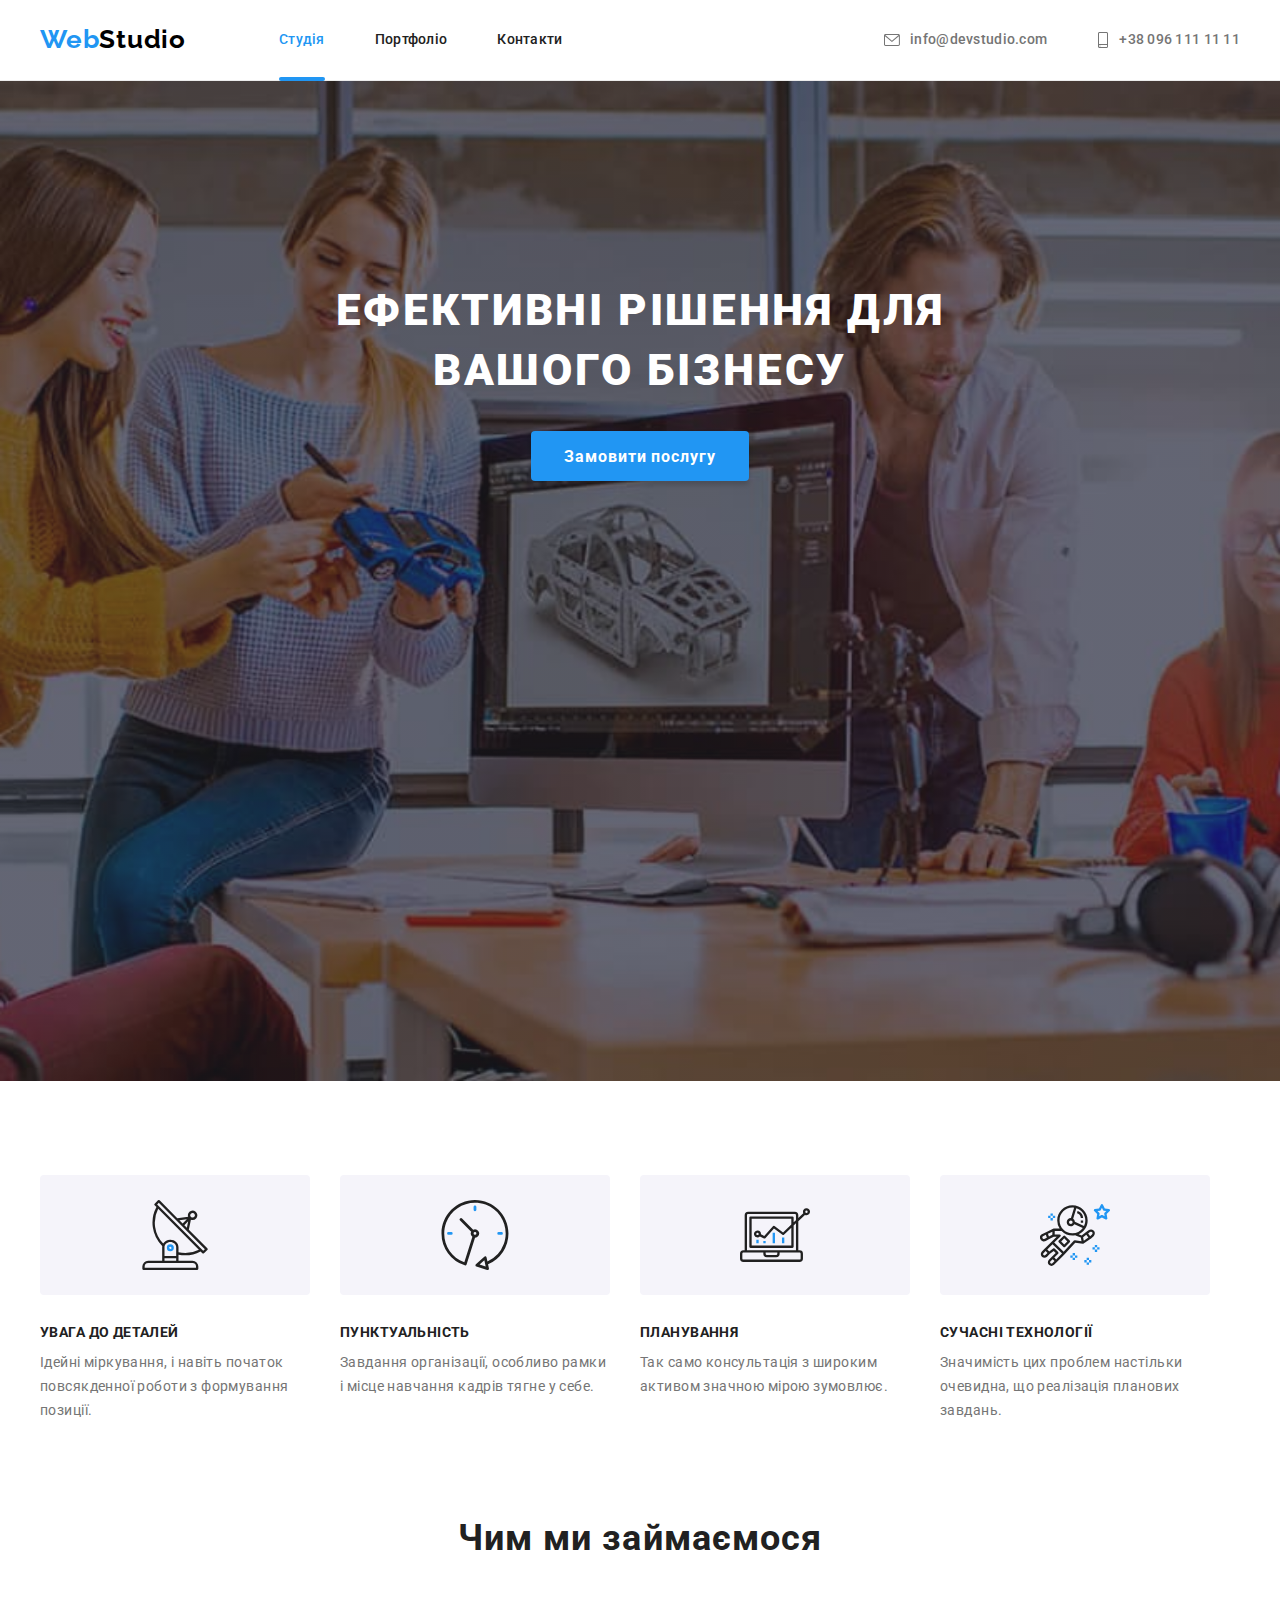
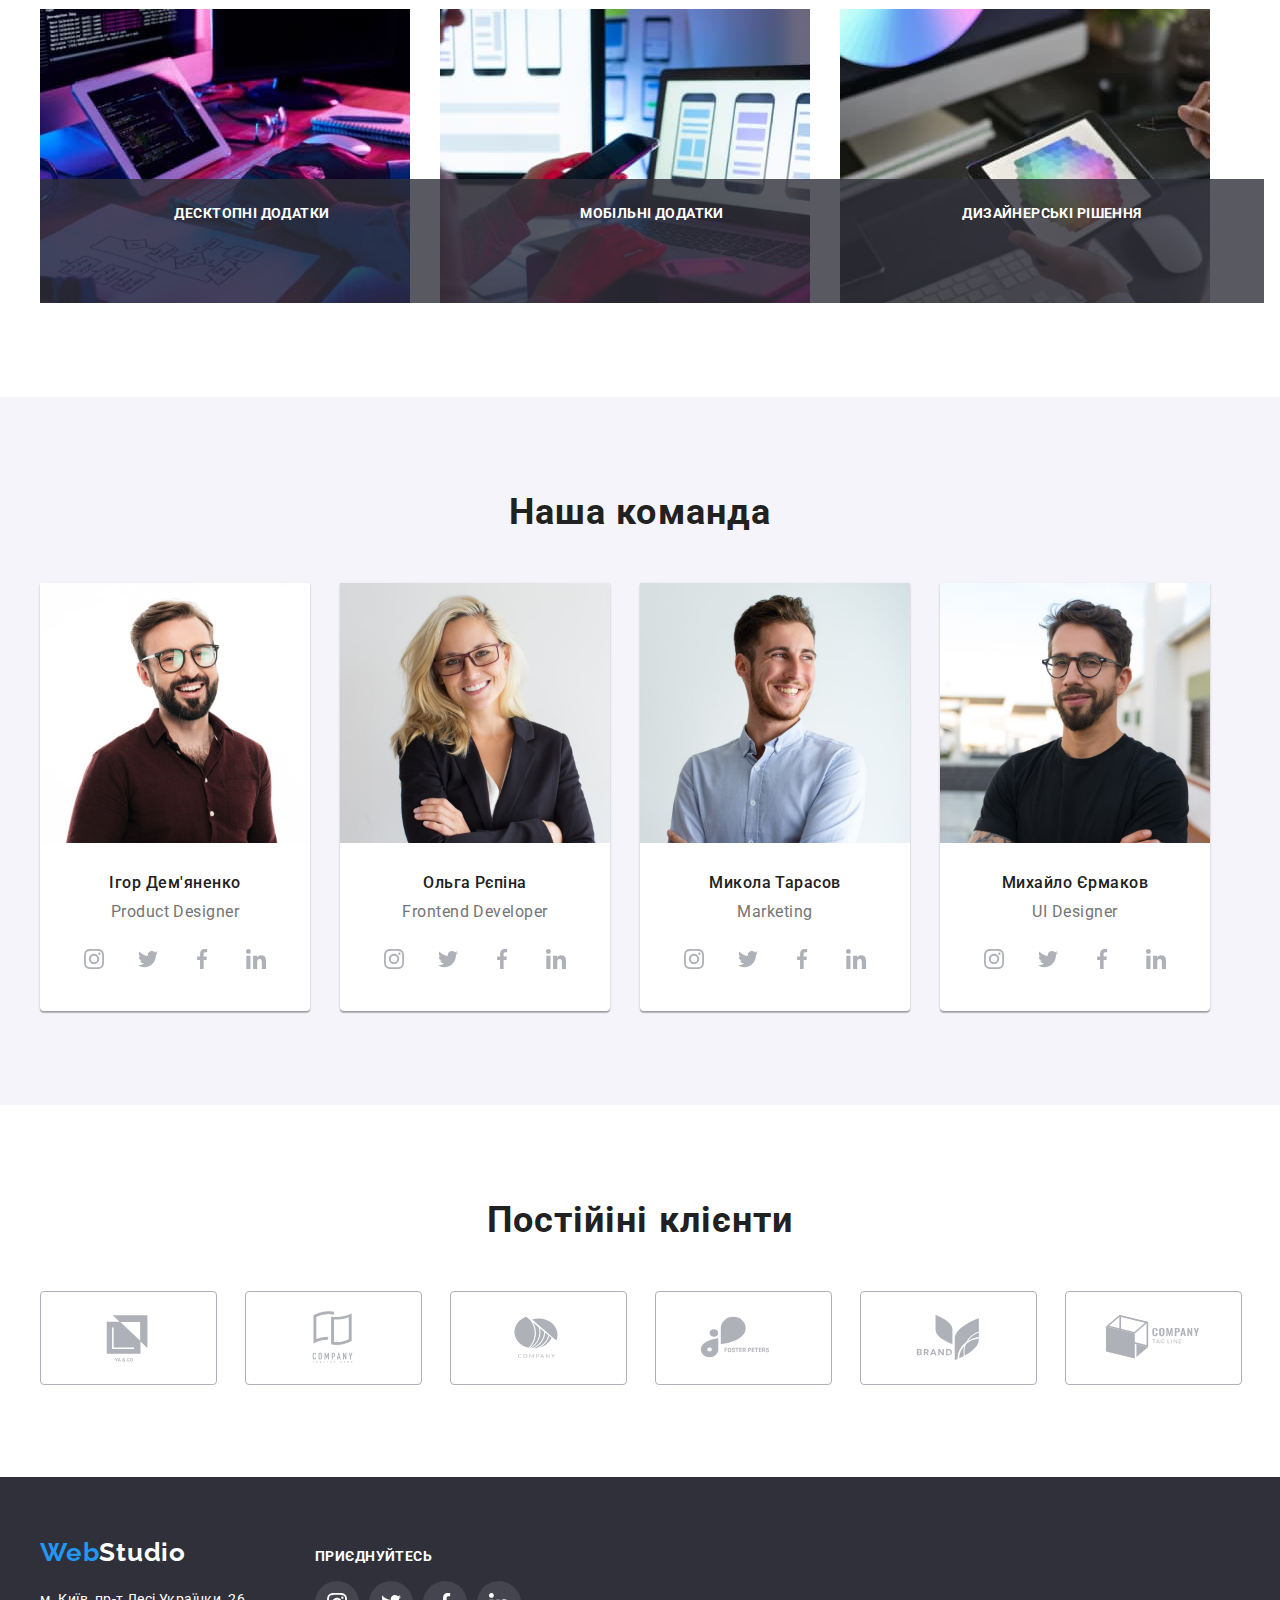
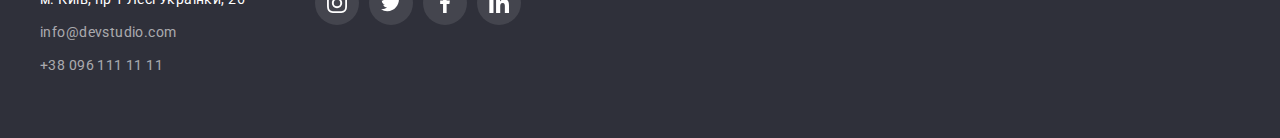
==== index.html @ 50d82b7f "hw6 modal-window almost done" ====
<!DOCTYPE html>
<html lang="uk">
  <head>
    <meta charset="UTF-8" />
    <meta http-equiv="X-UA-Compatible" content="IE=edge" />
    <meta name="viewport" content="width=device-width, initial-scale=1.0" />
    <title>Web</title>
    <link rel="preconnect" href="https://fonts.googleapis.com" />
    <link rel="preconnect" href="https://fonts.gstatic.com" crossorigin />
    <link
      href="https://fonts.googleapis.com/css2?family=Raleway:wght@700&family=Roboto:wght@400;500;700;900&display=swap"
      rel="stylesheet"
    />
    <link
      rel="stylesheet"
      href="https://cdnjs.cloudflare.com/ajax/libs/modern-normalize/1.1.0/modern-normalize.min.css"
      integrity="sha512-wpPYUAdjBVSE4KJnH1VR1HeZfpl1ub8YT/NKx4PuQ5NmX2tKuGu6U/JRp5y+Y8XG2tV+wKQpNHVUX03MfMFn9Q=="
      crossorigin="anonymous"
      referrerpolicy="no-referrer"
    />
    <link rel="stylesheet" href="./css/styles.css" />
  </head>

  <body>
    <header class="header">
      <div class="container header-container">
        <nav class="header-navigation">
          <a class="header-logo link" lang="en" href="./index.html"
            >Web<span class="accent-header">Studio</span></a
          >
          <ul class="header-list">
            <li class="header-item">
              <a class="header-link link current" href="./index.html">Студія</a>
            </li>
            <li class="header-item">
              <a class="header-link link" href="./portfolio.html">Портфоліо</a>
            </li>
            <li class="header-item">
              <a class="header-link link" href="#">Контакти</a>
            </li>
          </ul>
        </nav>
        <ul class="header-contacts">
          <li>
            <a class="header-mail link" href="mailto:info@devstudio.com">
              <svg class="envelop" width="16" height="12">
                <use href="./img/symbol-defs.svg#icon-envelope"></use>
              </svg>
              info@devstudio.com</a
            >
          </li>
          <li>
            <a class="header-tel link" href="tel:+380961111111">
              <svg class="smartphone" width="12" height="16">
                <use href="./img/symbol-defs.svg#icon-smartphone"></use></svg
              >+38 096 111 11 11</a
            >
          </li>
        </ul>
      </div>
    </header>
    <main>
      <section class="section hero">
        <div class="container">
          <h1 class="hero-title">Ефективні рішення для вашого бізнесу</h1>
          <button class="hero-bt" type="button" data-modal-open>
            Замовити послугу
          </button>
        </div>
      </section>
      <section class="benefits section">
        <div class="container">
          <h2 class="visually-hidden">Наші переваги</h2>
          <ul class="benefits-list">
            <li class="benefits-item">
              <div class="graphics">
                <svg class="benefits-icon" width="70" height="70">
                  <use href="./img/symbol-defs.svg#icon-antenna"></use>
                </svg>
              </div>
              <h3 class="benefits-title">Увага до деталей</h3>
              <p class="benefits-text">
                Ідейні міркування, і навіть початок повсякденної роботи з
                формування позиції.
              </p>
            </li>
            <li class="benefits-item">
              <div class="graphics">
                <svg class="benefits-icon" width="70" height="70">
                  <use href="./img/symbol-defs.svg#icon-clock"></use>
                </svg>
              </div>
              <h3 class="benefits-title">Пунктуальність</h3>
              <p class="benefits-text">
                Завдання організації, особливо рамки і місце навчання кадрів
                тягне у себе.
              </p>
            </li>
            <li class="benefits-item">
              <div class="graphics">
                <svg class="benefits-icon" width="70" height="70">
                  <use href="./img/symbol-defs.svg#icon-diagram"></use>
                </svg>
              </div>
              <h3 class="benefits-title">Планування</h3>
              <p class="benefits-text">
                Так само консультація з широким активом значною мірою зумовлює.
              </p>
            </li>
            <li class="benefits-item">
              <div class="graphics">
                <svg class="benefits-icon" width="70" height="70">
                  <use href="./img/symbol-defs.svg#icon-astronaut"></use>
                </svg>
              </div>
              <h3 class="benefits-title">Сучасні технології</h3>
              <p class="benefits-text">
                Значимість цих проблем настільки очевидна, що реалізація
                планових завдань.
              </p>
            </li>
          </ul>
        </div>
      </section>
      <section class="work section">
        <div class="container">
          <h2 class="section-title">Чим ми займаємося</h2>
          <ul class="work-list">
            <li class="work-item">
              <img
                src="./img/img1.jpg"
                alt="створення структури"
                width="370"
                height="294"
              />
              <h3 class="work-title">Десктопні додатки</h3>
            </li>
            <li class="work-item">
              <img
                src="img/img2.jpg"
                alt="робота з ноутбуком та телефоном"
                width="370"
                height="294"
              />
              <h3 class="work-title">Мобільні додатки</h3>
            </li>
            <li class="work-item">
              <img
                src="img/img3.jpg"
                alt="робота з планшетом"
                width="370"
                height="294"
              />
              <h3 class="work-title">Дизайнерські рішення</h3>
            </li>
          </ul>
        </div>
      </section>
      <section class="crew section">
        <div class="container">
          <h2 class="crew-title section-title">Наша команда</h2>
          <ul class="crew-list">
            <li class="crew-item">
              <img
                src="img/person1.jpg"
                alt="наші працівники"
                width="270"
                height="260"
              />
              <div class="crew-card">
                <h3 class="crew-member">Ігор Дем'яненко</h3>
                <p class="crew-position" lang="en">Product Designer</p>
                <ul class="social-list">
                  <li>
                    <a class="social-link" href="#">
                      <svg class="social-media" width="20" height="20">
                        <use href="./img/symbol-defs.svg#icon-instagram"></use>
                      </svg>
                    </a>
                  </li>
                  <li>
                    <a class="social-link" href="#">
                      <svg class="social-media" width="20" height="20">
                        <use href="./img/symbol-defs.svg#icon-twitter"></use>
                      </svg>
                    </a>
                  </li>
                  <li>
                    <a class="social-link" href="#">
                      <svg class="social-media" width="20" height="20">
                        <use href="./img/symbol-defs.svg#icon-facebook"></use>
                      </svg>
                    </a>
                  </li>
                  <li>
                    <a class="social-link" href="#">
                      <svg class="social-media" width="20" height="20">
                        <use href="./img/symbol-defs.svg#icon-linkedin"></use>
                      </svg>
                    </a>
                  </li>
                </ul>
              </div>
            </li>
            <li class="crew-item">
              <img
                src="img/person2.jpg"
                alt="наші працівники"
                width="270"
                height="260"
              />
              <div class="crew-card">
                <h3 class="crew-member">Ольга Рєпіна</h3>
                <p class="crew-position" lang="en">Frontend Developer</p>
                <ul class="social-list">
                  <li>
                    <a class="social-link" href="#">
                      <svg class="social-media" width="20" height="20">
                        <use href="./img/symbol-defs.svg#icon-instagram"></use>
                      </svg>
                    </a>
                  </li>
                  <li>
                    <a class="social-link" href="#">
                      <svg class="social-media" width="20" height="20">
                        <use href="./img/symbol-defs.svg#icon-twitter"></use>
                      </svg>
                    </a>
                  </li>
                  <li>
                    <a class="social-link" href="#">
                      <svg class="social-media" width="20" height="20">
                        <use href="./img/symbol-defs.svg#icon-facebook"></use>
                      </svg>
                    </a>
                  </li>
                  <li>
                    <a class="social-link" href="#">
                      <svg class="social-media" width="20" height="20">
                        <use href="./img/symbol-defs.svg#icon-linkedin"></use>
                      </svg>
                    </a>
                  </li>
                </ul>
              </div>
            </li>
            <li class="crew-item">
              <img
                src="img/person3.jpg"
                alt="наші працівники"
                width="270"
                height="260"
              />
              <div class="crew-card">
                <h3 class="crew-member">Микола Тарасов</h3>
                <p class="crew-position" lang="en">Marketing</p>
                <ul class="social-list">
                  <li>
                    <a class="social-link" href="#">
                      <svg class="social-media" width="20" height="20">
                        <use href="./img/symbol-defs.svg#icon-instagram"></use>
                      </svg>
                    </a>
                  </li>
                  <li>
                    <a class="social-link" href="#">
                      <svg class="social-media" width="20" height="20">
                        <use href="./img/symbol-defs.svg#icon-twitter"></use>
                      </svg>
                    </a>
                  </li>
                  <li>
                    <a class="social-link" href="#">
                      <svg class="social-media" width="20" height="20">
                        <use href="./img/symbol-defs.svg#icon-facebook"></use>
                      </svg>
                    </a>
                  </li>
                  <li>
                    <a class="social-link" href="#">
                      <svg class="social-media" width="20" height="20">
                        <use href="./img/symbol-defs.svg#icon-linkedin"></use>
                      </svg>
                    </a>
                  </li>
                </ul>
              </div>
            </li>
            <li class="crew-item">
              <img
                src="img/person4.jpg"
                alt="наші працівники"
                width="270"
                height="260"
              />
              <div class="crew-card">
                <h3 class="crew-member">Михайло Єрмаков</h3>
                <p class="crew-position" lang="en">UI Designer</p>
                <ul class="social-list">
                  <li>
                    <a class="social-link" href="#">
                      <svg class="social-media" width="20" height="20">
                        <use href="./img/symbol-defs.svg#icon-instagram"></use>
                      </svg>
                    </a>
                  </li>
                  <li>
                    <a class="social-link" href="#">
                      <svg class="social-media" width="20" height="20">
                        <use href="./img/symbol-defs.svg#icon-twitter"></use>
                      </svg>
                    </a>
                  </li>
                  <li>
                    <a class="social-link" href="#">
                      <svg class="social-media" width="20" height="20">
                        <use href="./img/symbol-defs.svg#icon-facebook"></use>
                      </svg>
                    </a>
                  </li>
                  <li>
                    <a class="social-link" href="#">
                      <svg class="social-media" width="20" height="20">
                        <use href="./img/symbol-defs.svg#icon-linkedin"></use>
                      </svg>
                    </a>
                  </li>
                </ul>
              </div>
            </li>
          </ul>
        </div>
      </section>
      <section class="clients section">
        <div class="container">
          <h2 class="clients-title section-title">Постійіні клієнти</h2>
          <ul class="clients-list">
            <li class="clients-item">
              <a class="clients-link" href="#">
                <svg class="clients-logo" width="106" height="60">
                  <use href="./img/symbol-defs.svg#icon-logo-1"></use>
                </svg>
              </a>
            </li>
            <li class="clients-item">
              <a class="clients-link" href="#">
                <svg class="clients-logo" width="106" height="60">
                  <use href="./img/symbol-defs.svg#icon-logo-2"></use>
                </svg>
              </a>
            </li>
            <li class="clients-item">
              <a class="clients-link" href="#">
                <svg class="clients-logo" width="106" height="60">
                  <use href="./img/symbol-defs.svg#icon-logo-3"></use>
                </svg>
              </a>
            </li>
            <li class="clients-item">
              <a class="clients-link" href="#">
                <svg class="clients-logo" width="106" height="60">
                  <use href="./img/symbol-defs.svg#icon-logo-4"></use>
                </svg>
              </a>
            </li>
            <li class="clients-item">
              <a class="clients-link" href="#">
                <svg class="clients-logo" width="106" height="60">
                  <use href="./img/symbol-defs.svg#icon-logo-5"></use>
                </svg>
              </a>
            </li>
            <li class="clients-item">
              <a class="clients-link" href="#">
                <svg class="clients-logo" width="106" height="60">
                  <use href="./img/symbol-defs.svg#icon-logo-6"></use>
                </svg>
              </a>
            </li>
          </ul>
        </div>
      </section>
    </main>
    <footer class="footer">
      <div class="container footer-container">
        <div class="main-part">
          <a class="footer-logo link" lang="en" href="./index.html"
            >Web<span class="accent-footer">Studio</span></a
          >
          <address class="address">
            <ul>
              <li class="footer-item">
                <a
                  class="footer-location place link"
                  href="https://goo.gl/maps/qjkYtsCH6BRkbTAi8"
                  target="_blank"
                  rel="noopener noreferrer nofollow"
                  >м. Київ, пр-т Лесі Українки, 26</a
                >
              </li>
              <li class="footer-item">
                <a class="footer-mail link" href="mailto:info@devstudio.com"
                  >info@devstudio.com</a
                >
              </li>
              <li class="footer-item">
                <a class="footer-tel link" href="tel:+380961111111"
                  >+38 096 111 11 11</a
                >
              </li>
            </ul>
          </address>
        </div>
        <div class="footer-social">
          <p class="social-text">приєднуйтесь</p>
          <ul class="social-list">
            <li>
              <a class="social-link socials" href="#">
                <svg class="social-media" width="20" height="20">
                  <use href="./img/symbol-defs.svg#icon-instagram"></use>
                </svg>
              </a>
            </li>
            <li>
              <a class="social-link socials" href="#">
                <svg class="social-media" width="20" height="20">
                  <use href="./img/symbol-defs.svg#icon-twitter"></use>
                </svg>
              </a>
            </li>
            <li>
              <a class="social-link socials" href="#">
                <svg class="social-media" width="20" height="20">
                  <use href="./img/symbol-defs.svg#icon-facebook"></use>
                </svg>
              </a>
            </li>
            <li>
              <a class="social-link socials" href="#">
                <svg class="social-media" width="20" height="20">
                  <use href="./img/symbol-defs.svg#icon-linkedin"></use>
                </svg>
              </a>
            </li>
          </ul>
        </div>
      </div>
    </footer>
    <div class="backdrop is-hidden" data-modal>
      <div class="modal">
        <button data-modal-close type="button" class="modal-bt">
          <svg class="modal-close" width="18" height="18">
            <use href="./img/symbol-defs.svg#icon-close"></use>
          </svg>
        </button>
        <b class="form-title">Залиште свої дані, ми вам передзвонимо</b>
        <form>
          
          <div class="form-field">
            <label class="form-label" for="name">Ім'я</label>
            <input class="form-input" type="text" name="name" id="name"/>
            <svg class="modal-input-icon" width="18" height="18">
              <use href="./img/symbol-defs.svg#icon-person-modal"></use>
            </svg>
          </div>
        
          <div class="form-field">
            <label class="form-label" for="tel">Телефон</label>
            <input class="form-input" type="tel" name="tel" id="tel" required/>
            <svg class="modal-input-icon" width="18" height="18">
              <use href="./img/symbol-defs.svg#icon-phone-modal"></use>
            </svg>
          </div>
        
          <div class="form-field">
            <label class="form-label" for="mail">Пошта</label>
            <input class="form-input" type="email" name="mail" id="mail" required/>
            <svg class="modal-input-icon" width="18" height="18">
              <use href="./img/symbol-defs.svg#icon-email-modal"></use>
            </svg>
          </div>
        
          <div class="form-field">
            <label class="form-label"
           for="coment">Коментар</label>
             <textarea class="form-coment" name="coment" id="coment" placeholder="Введіть текст"></textarea>
          </div>
          
          <div class="form-field">
          <input type="checkbox" name="confirm" value="confirm" id="confirm">
          <label for="confirm">Погоджуюся з розсилкою та приймаю Умови договору</label>
          </div>
          
          <button class="hero-bt-modal" type="submit">Відправити</button>
        </form>
      </div>
    </div>
    <script src="./js/modal.js"></script>
  </body>
</html>
---- css/styles.css ----
/* html{box-sizing: border-box;}
*,*::before,*::after{box-sizing: inherit;} */
:root {
  --primary-text-color: #757575;
  --accent-color: #2196f3;
  --primary-bkg-color: #ffffff;
  --primary-bkg-bt-color: #f5f4fa;
  --primary-title-color: #212121;
  --bkg-footer-color: #2f303a;
  --primary-logo-color: #afb1b8;
  --transition-duration: 250ms;
  --transition-cub: cubic-bezier(0.4, 0, 0.2, 1);
}

p,
h1,
h2,
h3,
h4,
h5,
h6 {
  margin: 0;
}

ul {
  margin: 0;
  padding-left: 0;
}

button {
  cursor: pointer;
  border: 1px solid transparent;
}

address {
  font-style: normal;
}

img {
  display: block;
  max-width: 100%;
  height: auto;
}

body {
  font-family: "roboto", sans-serif;
  color: #757575;
  margin: 0;
}

ul {
  list-style: none;
}
.link {
  text-decoration: none;
}
.section {
  padding-top: 94px;
  padding-bottom: 94px;
}

.container {
  width: 1200px;
  padding-left: 15px;
  padding-right: 15px;
  margin: 0 auto;
}

/* .section{padding-top: 94px;
padding-bottom: 94px;} */
/* h1,h2,h3,h4,h5,h6[color:var(#212121);] */
/* ------------HEADER------------ */

.header {
  background-color: var(--primary-bkg-color);
  border-bottom: 1px solid #ececec;
}

.container.header-container {
  display: flex;
}
.header-navigation {
  display: flex;
}

.header-logo,
.footer-logo {
  font-family: "Raleway", sans-serif;
  font-style: normal;
  font-weight: 700;
  font-size: 26px;
  line-height: 1.19;
  letter-spacing: 0.03em;
  color: var(--accent-color);
}
.header-logo {
  display: inline-block;
  padding-top: 24px;
  padding-bottom: 25px;
  margin-right: 93px;
}
.accent-header {
  color: #000000;
}
.header-link,
.header-mail,
.header-tel {
  padding-top: 32px;
  padding-bottom: 32px;
  display: block;
  transition: color var(--transition-duration) var(--transition-cub);
 }

.header-list,
.header-contacts {
  display: flex;
  gap: 50px;
}
.header-contacts {
  margin-left: auto;
}

.header-link:hover,
.header-link:focus {
  color: var(--accent-color);
}

.header-link {
  font-weight: 500;
  font-size: 14px;
  line-height: 1.14;
  letter-spacing: 0.02em;
  color: var(--primary-title-color);
}
.current {
  color: var(--accent-color);
  position: relative;
}

.current::after {
  display: inline-block;
  content: "";
  width: 100%;
  height: 4px;
  border-radius: 2px;
  background-color: currentColor;
  position: absolute;
  bottom: -1px;
  right: 0;
}

.header-mail,
.header-tel {
  display: flex;
  font-weight: 500;
  font-size: 14px;
  line-height: 1.14;
  letter-spacing: 0.02em;
  color: var(--primary-text-color);
  align-items: center;
}

.envelop,
.smartphone {
  margin-right: 10px;
  fill: currentColor;
}

.header-contacts a:hover,
.header-contacts a:focus {
  color: var(--accent-color);
  /* fill: currentColor; */
}

/* ------------HERO------------ */
.section.hero {
  background-color: #c4c4c4;
  padding-top: 200px;
  padding-bottom: 200px;
  background-image: linear-gradient(
      rgba(47, 48, 58, 0.4),
      rgba(47, 48, 58, 0.4)
    ),
    url("../img/hero.jpg");
  background-repeat: no-repeat;
  background-size: cover;
  background-position: center;
  margin-left: auto;
  margin-right: auto;
  max-width: 1600px;
  height: 600px;
}

.hero-title {
  font-weight: 900;
  font-size: 44px;
  line-height: 1.36;
  text-align: center;
  letter-spacing: 0.06em;
  text-transform: uppercase;
  color: var(--primary-bkg-color);
  width: 696px;
  margin: 0 auto;
}
.hero-bt, .hero-bt-modal {
  min-width: 216px;
  height: 50px;
  font-family: inherit;
  font-weight: 700;
  font-size: 16px;
  line-height: 1.87;
  display: block;
  align-items: center;
  text-align: center;
  letter-spacing: 0.06em;
  color: var(--primary-bkg-color);
  background: var(--accent-color);
  box-shadow: 0px 4px 4px rgba(0, 0, 0, 0.15);
  border-radius: 4px;
  cursor: pointer;
  margin: 0 auto;
  margin-top: 30px;
  padding: 10px 32px;
  transition: background-color var(--transition-duration) var(--transition-cub);
  }

.hero-bt:hover,
.hero-bt:focus {
  background-color: #188ce8;
}

/* ----------BENEFITS------------ */

.visually-hidden {
  position: absolute;
  width: 1px;
  height: 1px;
  margin: -1px;
  border: 0;
  padding: 0;

  white-space: nowrap;
  clip-path: inset(100%);
  clip: rect(0 0 0 0);
  overflow: hidden;
}

.benefits-list {
  display: flex;
}

.benefits-item:not(:last-child) {
  margin-right: 30px;
}

.graphics {
  display: flex;
  background-color: var(--primary-bkg-bt-color);
  height: 120px;
  margin-bottom: 30px;
  justify-content: center;
  border-radius: 4px;
  align-items: center;
}

.benefits-icon {
  width: 70px;
  height: 70px;
}

.benefits-title {
  font-weight: 700;
  font-size: 14px;
  line-height: 1.14;
  letter-spacing: 0.03em;
  text-transform: uppercase;
  color: var(--primary-title-color);
}

.benefits-text {
  font-weight: 400;
  font-size: 14px;
  line-height: 1.71;
  letter-spacing: 0.03em;
  margin-top: 10px;
  width: 270px;
}

/* ----------WORK------------ */

.work.section {
  padding-top: 0px;
  padding-bottom: 94px;
}
/* .work-item::not(:last-child) {
  margin-right: 30px;
} */
.work-list {
  display: flex;
  gap: 30px;
}
.work-item {
  width: calc((100%-60px) / 3);
  position: relative;
  display: flex;
}

.section-title {
  font-weight: 700;
  font-size: 36px;
  line-height: 1.17;
  text-align: center;
  letter-spacing: 0.03em;
  color: var(--primary-title-color);
  margin-bottom: 50px;
}

.work-title {
  position: absolute;
  width: 100%;
  height: 70px;
  background-color: rgba(47, 48, 58, 0.8);
  bottom: 0;
  text-align: center;
    font-size: 14px;
  line-height: 1.14;
  letter-spacing: 0.03em;
  text-transform: uppercase;
  color: #ffffff;
  padding: 27px;
}

/* ----------CREW------------ */
.crew {
  background: var(--primary-bkg-bt-color);
}

.crew-list {
  display: flex;
}

.crew-item {
  background: var(--primary-bkg-color);
  padding-top: 0px;
  margin-right: 30px;
  width: calc((100%-90px) / 4);
  box-shadow: 0px 1px 3px rgba(0, 0, 0, 0.12), 0px 1px 1px rgba(0, 0, 0, 0.14),
    0px 2px 1px rgba(0, 0, 0, 0.2);
  border-radius: 0px 0px 4px 4px;
}
.crew-item:last-child {
  margin-right: 0px;
}

.crew-card {
  padding-top: 30px;
  padding-bottom: 30px;
}

.social-list {
  display: flex;
  justify-content: center;
  gap: 10px;
  margin-top: 16px;
  align-items: center;
}

.social-link {
  display: flex;
  width: 44px;
  height: 44px;
  border-radius: 50%;
  align-items: center;
  justify-content: center;
  color: var(--primary-logo-color);
  transition: color var(--transition-duration) var(--transition-cub),
    background-color var(--transition-duration) var(--transition-cub);
  }

.social-link:hover,
.social-link:focus {
  background-color: var(--accent-color);
  color: var(--primary-bkg-color);
}

.social-media {
  fill: currentColor;
}

.crew-member {
  font-weight: 500;
  font-size: 16px;
  line-height: 1.19;
  text-align: center;
  letter-spacing: 0.03em;
  color: var(--primary-title-color);
  margin-bottom: 10px;
}
.crew-position {
  font-weight: 400;
  font-size: 16px;
  line-height: 1.19;
  text-align: center;
  letter-spacing: 0.03em;
}

/* ----------CLIENTS------------ */

.clients-list {
  display: flex;
  gap: 30px;
}

.clients-item {
  width: calc((100% - 150px) / 6);
  height: 92px;
}

.clients-link {
  width: 100%;
  height: 100%;
  border: solid 1px #afb1b8;
  border-radius: 4px;
  display: flex;
  align-items: center;
  justify-content: center;
  color: var(--primary-logo-color);
  transition: color var(--transition-duration) var(--transition-cub),
    border-color var(--transition-duration) var(--transition-cub);
 }

.clients-link:hover,
.clients-link:focus {
  border-color: var(--accent-color);
  color: var(--accent-color);
}

.clients-logo {
  fill: currentColor;
}

/* ----------FOOTER------------ */
.footer {
  background: var(--bkg-footer-color);
  padding-top: 60px;
  padding-bottom: 60px;
}

.container.footer-container {
  display: flex;
  align-items: baseline;
}
.footer-item:not(:last-child) {
  margin-bottom: 9px;
}
.footer-logo {
  margin-bottom: 20px;
  display: block;
}
.accent-footer {
  color: var(--primary-bkg-color);
}
.footer-location,
.footer-mail,
.footer-tel {
  font-style: normal;
  font-weight: 400;
  font-size: 14px;
  line-height: 1.71;
  letter-spacing: 0.03em;
  color: rgba(255, 255, 255, 0.6);
}

.footer-mail,
.footer-tel {
  transition: color var(--transition-duration) var(--transition-cub);
  }

.place {
  color: var(--primary-bkg-color);
}

.footer-mail:hover,
.footer-mail:focus {
  color: var(--accent-color);
}

.footer-tel:hover,
.footer-tel:focus {
  color: var(--accent-color);
}

.social-text {
  font-weight: 700;
  font-size: 14px;
  line-height: 1.14;
  letter-spacing: 0.03em;
  text-transform: uppercase;
  color: #ffffff;
}

.social-link.socials {
  background-color: rgba(255, 255, 255, 0.1);
  color: var(--primary-bkg-color);
}

.social-link.socials:hover,
.social-link.socials:focus {
  background-color: var(--accent-color);
}

.footer-social {
  margin-left: 70px;

  display: flex;
  flex-direction: column;
}

/* ----------PORTFOLIO------------ */
/* -------НАШІ ПРОПОЗИЦІЇ----------- */
main {
  background-color: var(--primary-bkg-color);
}

.filter-bt {
  font-family: inherit;
  font-weight: 500;
  font-size: 16px;
  line-height: 1.62;
  text-align: center;
  letter-spacing: 0.03em;
  color: var(--primary-title-color);
  background-color: var(--primary-bkg-bt-color);
  border: none;
  border-radius: 4px;
  cursor: pointer;
  padding: 6px 22px;
  transition-property: color, background-color, box-shadow;
  transition-duration: var(--transition-duration);
  transition-timing-function: var(--transition-cub);
}

.filter-bt:hover,
.filter-bt:focus {
  color: var(--primary-bkg-color);
  background-color: var(--accent-color);
  box-shadow: 0px 3px 1px rgba(0, 0, 0, 0.1), 0px 1px 2px rgba(0, 0, 0, 0.08),
    0px 2px 2px rgba(0, 0, 0, 0.12);
}

.filter-list {
  display: flex;
  gap: 8px;
  justify-content: center;
}

.project-list {
  display: flex;
  flex-wrap: wrap;
  gap: 30px;
  margin-top: 50px;
}

.project-card {
  padding: 20px 24px;
  border-left: 1px solid #eeeeee;
  border-right: 1px solid #eeeeee;
  border-bottom: 1px solid #eeeeee;
}

.project-link {
  display: block;
  text-decoration: none;
  flex-basis: calc((100% - 60px) / 3);
  transition: box-shadow var(--transition-duration) var(--transition-cub);
 }

.project-link:hover {
  box-shadow: 0px 1px 1px rgba(0, 0, 0, 0.12), 0px 4px 4px rgba(0, 0, 0, 0.06),
    1px 4px 6px rgba(0, 0, 0, 0.16);
}

.project-link:hover .hidden-text {
  opacity: 1;
  transform: translateY(0);
}

.project-title {
  font-style: normal;
  font-size: 18px;
  line-height: 2;
  letter-spacing: 0.06em;
  color: var(--primary-title-color);
  margin-bottom: 4px;
}
.project-text {
  font-style: normal;
  font-size: 16px;
  line-height: 1.9;
  letter-spacing: 0.03em;
  color: var(--primary-text-color);
}

.hidden-card {
  position: relative;
  width: 100%;
  height: 100%;
  overflow: hidden;
}

.hidden-text {
  position: absolute;
  font-size: 18px;
  line-height: 1.56;
  letter-spacing: 0.03em;
  color: #ffffff;
  padding: 63px 24px;
  left: 0;
  top: 0;
  transform: translateY(100%);
  background-color: rgba(33, 150, 243, 0.9);
  transition-property: transform;
  transition-duration: var(--transition-duration);
  transition-timing-function: var(--transition-cub);
  opacity: 0;
  overflow: auto;
}

/* -----------------BACKDROP------------------ */

.backdrop {
  position: fixed;
  top: 0;
  left: 0;
  width: 100%;
  height: 100%;
  background-color: rgba(0, 0, 0, 0.2);
  opacity: 1;
  transition: opacity 500ms cubic-bezier(0.4, 0, 0.2, 1), visibility 500ms cubic-bezier(0.4, 0, 0.2, 1);
}

.backdrop.is-hidden {
  opacity: 0;
  pointer-events: none;
  visibility: hidden;
}

.backdrop.is-hidden .modal {
  transform: translate(-50%, -50%) scale(0.4);
}

/* --------------MODAL WINDOW------------------ */

.modal {
  position: absolute;
  left: 50%;
  top: 50%;
  transform: translate(-50%, -50%) scale(1);
  min-width: 528px;
  min-height: 581px;
  background-color: var(--primary-bkg-color);
  padding: 40px;
  box-shadow: 0px 1px 3px rgba(0, 0, 0, 0.12), 0px 1px 1px rgba(0, 0, 0, 0.14),
    0px 2px 1px rgba(0, 0, 0, 0.2);
  border-radius: 4px;
  transition: transform 700ms cubic-bezier(0.075, 0.82, 0.165, 1);
}

.modal-bt {
  background-color: inherit;
  display: flex;
  width: 30px;
  height: 30px;
  border-radius: 50%;
  align-items: center;
  justify-content: center;
  border: 1px solid rgba(0, 0, 0, 0.1);
  position: absolute;
  right: 8px;
  top: 8px;
}

.modal-close{
  fill: currentColor;
}

.modal-bt:focus .modal-close,
.modal-bt:hover .modal-close{
color: var(--accent-color);
}

.form-title {
  margin-top: 0px;
  margin-bottom: 12px;
  text-align: center;
  font-weight: 700;
  font-size: 20px;
  line-height: 1.15;
  text-align: center;
  letter-spacing: 0.03em;
  color: var(--primary-title-color);
  display: block;
}

.form-field{
  display: flex;
  flex-direction: column;
  margin-bottom: 10px;
  position: relative;
}

.form-label{
  margin-bottom: 4px;
  font-weight: 400;
    font-size: 12px;
    line-height: 1.17;
      letter-spacing:0.01em;
}



.form-input, .form-coment{
  border: 1px solid rgba(33, 33, 33, 0.2);
    border-radius: 4px;
    width:100%;
    height: 40px;
    padding-left: 42px ;
    outline: transparent;
}

.form-input:focus{
  border-color: var(--accent-color);
}

.form-input:focus + .modal-input-icon{
  fill: var(--accent-color);
}

.form-coment{
  padding: 12px 16px;
  height: 120px;
  resize: none;
}

.form-coment:focus{
  border-color: var(--accent-color);
}

.form-coment::placeholder{
  font-weight: 400;
    font-size: 12px;
    line-height: 1.17;
    letter-spacing: 0.01em;
  color: rgba(117, 117, 117, 0.5);
}

.modal-input-icon{
  position: absolute;
  left: 12px;
  top: 50%;
  /* transform: translateY(-50%); */
}
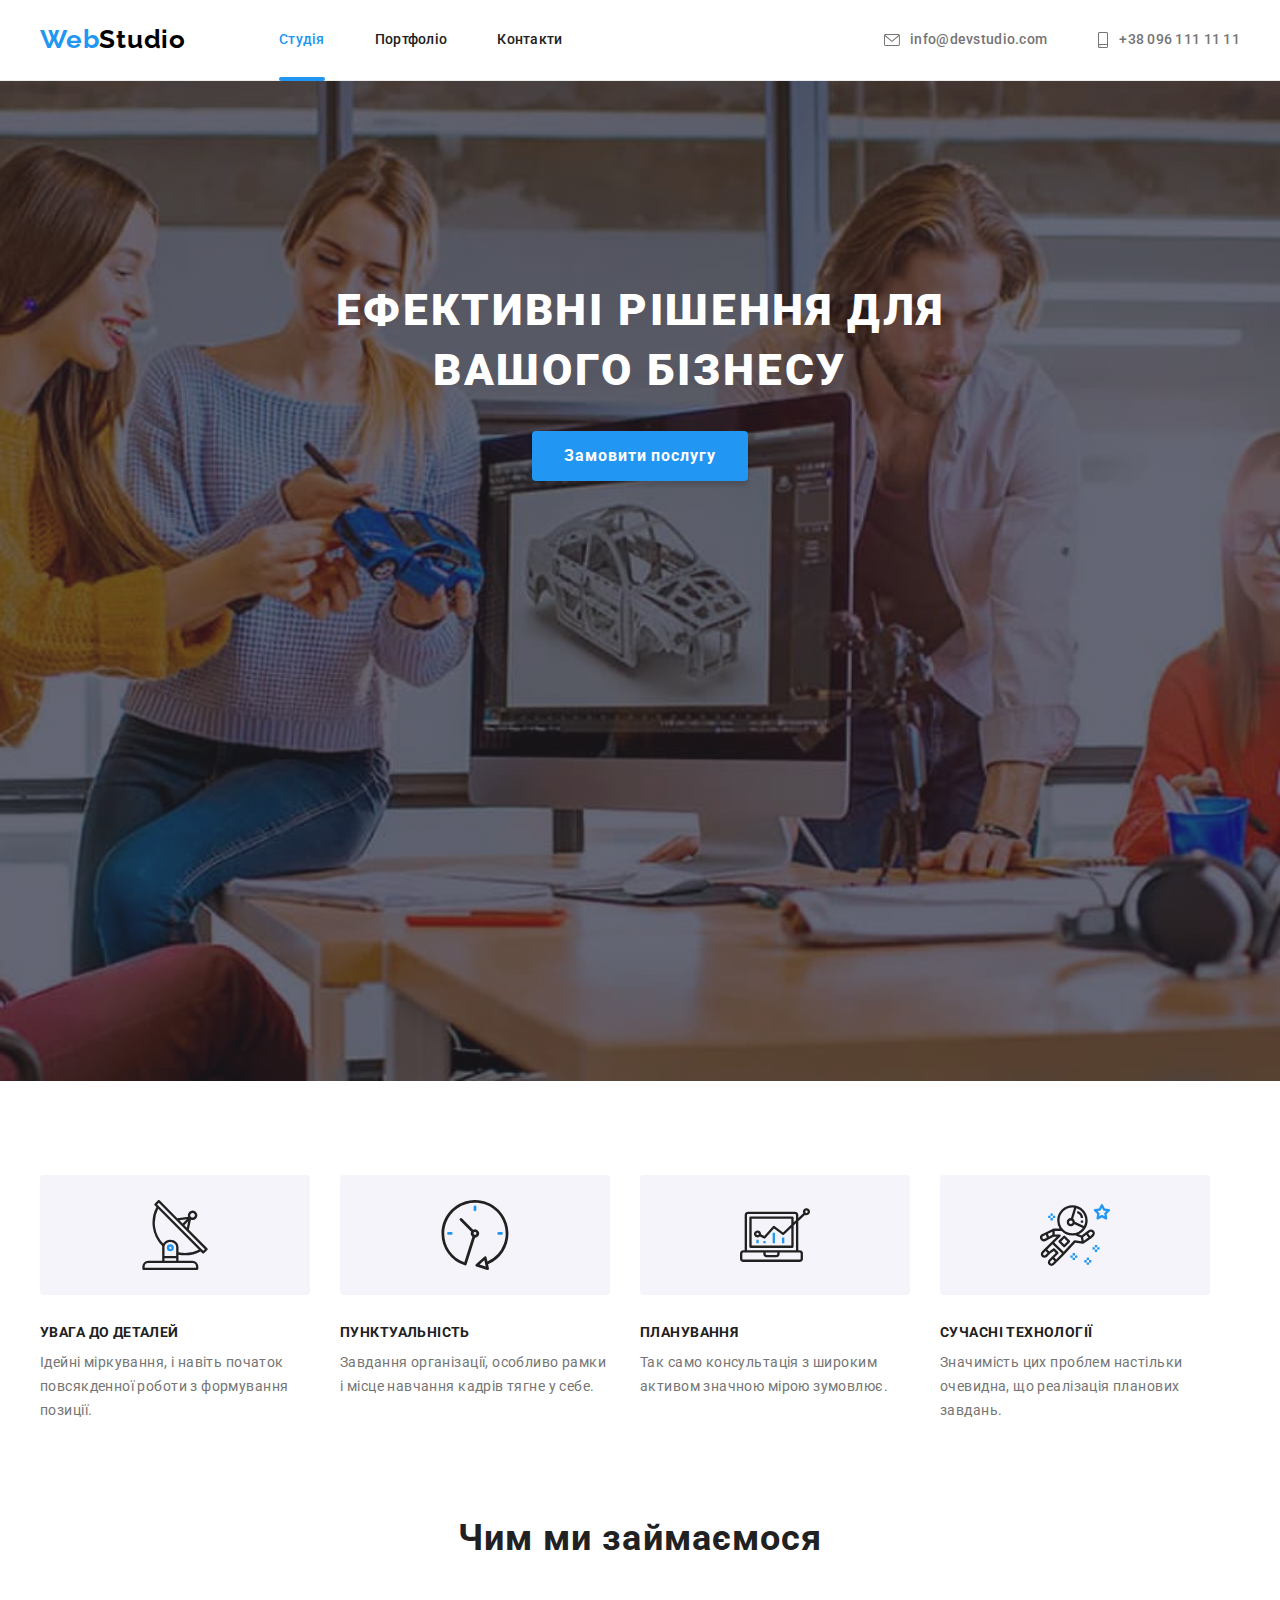
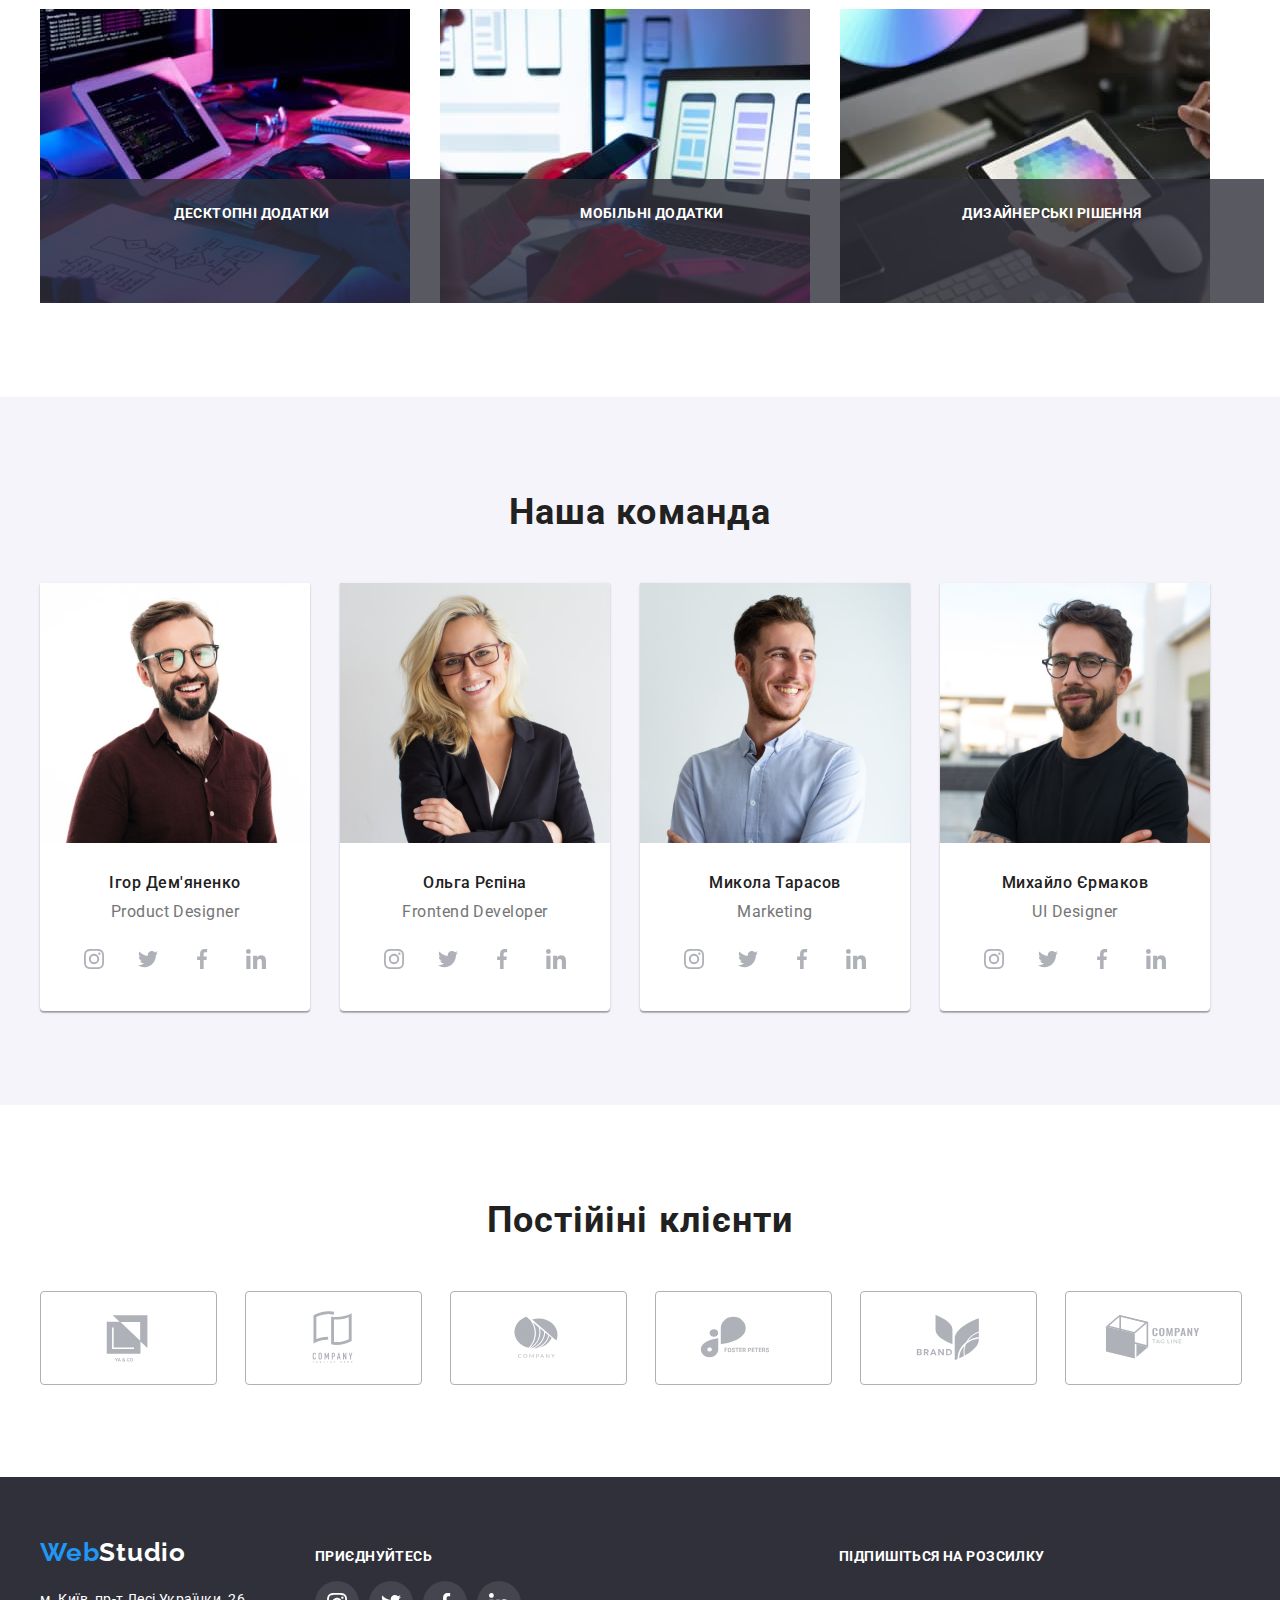
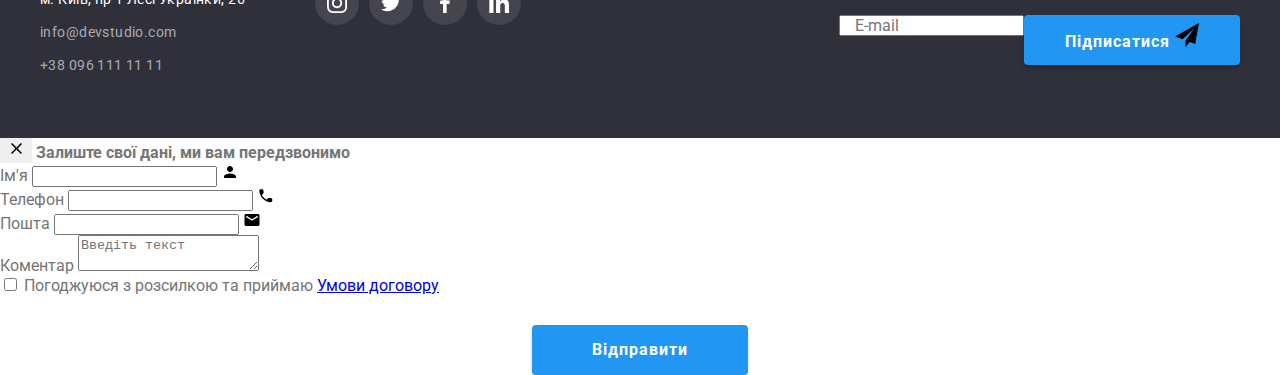
==== commit 5be61e6d: "hw06  almost done" ====
--- a/index.html
+++ b/index.html
@@ -444,6 +444,19 @@
             </li>
           </ul>
         </div>
+        <div class="subscription">
+          <p class="subs-text">Підпишіться на розсилку</p>
+        <form class="footer-form">
+          <label class="footer-label">
+            <input class="footer-input" type="email" name="mail"/>
+        <span class="footer-mail-label">E-mail</span>
+          </label>
+            <button class="subs-bt" type="submit">
+            Підписатися <svg class="send-icon" width="24" height="24">
+              <use href="./img/symbol-defs.svg#icon-send-footer"></use>
+            </svg></button>
+          </form>
+        </div>
       </div>
     </footer>
     <div class="backdrop is-hidden" data-modal>
@@ -454,9 +467,8 @@
           </svg>
         </button>
         <b class="form-title">Залиште свої дані, ми вам передзвонимо</b>
-        <form>
-          
-          <div class="form-field">
+        <form class="form-modal">
+             <div class="form-field">
             <label class="form-label" for="name">Ім'я</label>
             <input class="form-input" type="text" name="name" id="name"/>
             <svg class="modal-input-icon" width="18" height="18">
@@ -486,10 +498,13 @@
              <textarea class="form-coment" name="coment" id="coment" placeholder="Введіть текст"></textarea>
           </div>
           
-          <div class="form-field">
-          <input type="checkbox" name="confirm" value="confirm" id="confirm">
-          <label for="confirm">Погоджуюся з розсилкою та приймаю Умови договору</label>
-          </div>
+          <div class="form-field form-checkbox">
+           <label class="label-checkbox">
+            <input class="checkbox" type="checkbox" name="confirm" value="confirm"/>
+            <span class="icon-confirm"></span>
+            Погоджуюся з розсилкою та приймаю </label>
+            <a class="contract-modal" href="#">Умови договору</a>
+                    </div>
           
           <button class="hero-bt-modal" type="submit">Відправити</button>
         </form>
--- a/css/styles.css
+++ b/css/styles.css
@@ -10,6 +10,7 @@
   --primary-logo-color: #afb1b8;
   --transition-duration: 250ms;
   --transition-cub: cubic-bezier(0.4, 0, 0.2, 1);
+  --bt-bkg--hover-color: #188ce8;
 }
 
 p,
@@ -202,7 +203,7 @@
   width: 696px;
   margin: 0 auto;
 }
-.hero-bt, .hero-bt-modal {
+.hero-bt, .hero-bt-modal, .subs-bt {
   min-width: 216px;
   height: 50px;
   font-family: inherit;
@@ -220,13 +221,13 @@
   cursor: pointer;
   margin: 0 auto;
   margin-top: 30px;
-  padding: 10px 32px;
+  /* padding: 10px 32px; */
   transition: background-color var(--transition-duration) var(--transition-cub);
   }
 
 .hero-bt:hover,
 .hero-bt:focus {
-  background-color: #188ce8;
+  background-color: var(--bt-bkg--hover-color);
 }
 
 /* ----------BENEFITS------------ */
@@ -490,7 +491,7 @@
   color: var(--accent-color);
 }
 
-.social-text {
+.social-text, .subs-text {
   font-weight: 700;
   font-size: 14px;
   line-height: 1.14;
@@ -514,6 +515,65 @@
 
   display: flex;
   flex-direction: column;
+}
+
+/* ----------FOOTER-FORM--------------------- */
+
+.subscription{
+  margin-left: auto;
+}
+
+.footer-form{
+  display: flex;
+  align-items: center;
+}
+
+.subs-text{
+  margin-bottom: 20px;
+}
+
+.footer-label{
+  position: relative;
+}
+
+.footer-mail-label{
+  position: absolute;
+    top: 50%;
+  left: 16px;
+  transform: translateY(-50%);
+  /* transition-duration:  var(--transition-duration) var(--transition-cub);
+} */
+
+.footer-input:focus ~ .footer-mail-label{
+  transform: translateY(-43px);
+}
+
+.footer-input{
+  width: 358px;
+    height: 50px;
+    border: 1px solid rgba(255, 255, 255, 0.3);
+    filter: drop-shadow(0px 4px 4px rgba(0, 0, 0, 0.15));
+    border-radius: 4px;
+    background-color: transparent;
+    margin-right: 12px;
+    color: #ffffff;
+    outline: transparent;
+    padding-left: 16px;
+}
+
+.subs-bt{
+  
+}
+
+.subs-bt:hover,
+.subs-bt:focus {
+  background-color: var(--bt-bkg--hover-color);
+}
+
+.send-icon{
+    fill: currentColor;
+  vertical-align: middle;
+  
 }
 
 /* ----------PORTFOLIO------------ */
@@ -709,6 +769,10 @@
   position: relative;
 }
 
+.form-field:nth-child(4) {
+margin-bottom: 0px;
+}
+
 .form-label{
   margin-bottom: 4px;
   font-weight: 400;
@@ -726,10 +790,14 @@
     height: 40px;
     padding-left: 42px ;
     outline: transparent;
-}
+    transition: border-color var(--transition-duration) var(--transition-cub);
+    color var(--transition-duration) var(--transition-cub);
+    }
+    
 
 .form-input:focus{
   border-color: var(--accent-color);
+  color: var(--accent-color);
 }
 
 .form-input:focus + .modal-input-icon{
@@ -759,4 +827,71 @@
   left: 12px;
   top: 50%;
   /* transform: translateY(-50%); */
+}
+
+.form-checkbox{
+  margin-top: 20px;
+    margin-bottom: 30px;
+    align-items: center;
+    flex-direction: row;
+    gap: 10px;
+}
+
+.checkbox{
+-webkit-appearance: none;
+-moz-appearance: none;
+appearance: none;
+position: absolute;
+}
+
+.label-checkbox{
+  display: flex;
+  /* margin: 0 auto; */
+  gap: 7px;
+  align-items: center;
+}
+
+.checkbox:checked:focus + .icon-confirm{
+  background-color: var(--accent-color);
+  border: var(--accent-color);
+}
+
+.icon-confirm{
+  width: 16px;
+  height: 15px;
+  border: 2px solid #212121;
+    border-radius: 4px;
+    background-image: url(../img/check-modal.svg);
+    background-position: center;
+    background-size: cover;
+    background-repeat: no-repeat;
+    background-origin:border-box;
+}
+
+.contract-modal{
+  text-decoration:none;
+  border-bottom:100% solid #2196f3;
+  color: #2196f3;
+  position: relative;
+}
+
+.contract-modal::after {
+  display: inline-block;
+  content: "";
+  width: 100%;
+  height: 1px;
+  background-color: currentColor;
+  position: absolute;
+  bottom: 0;
+  right: 0;
+}
+
+.hero-bt-modal, .subs-bt{
+  margin-top: 0;
+  min-width: 200px;
+}
+
+.hero-bt-modal:hover,
+.hero-bt-modal:focus {
+  background-color: var(--bt-bkg--hover-color);
 }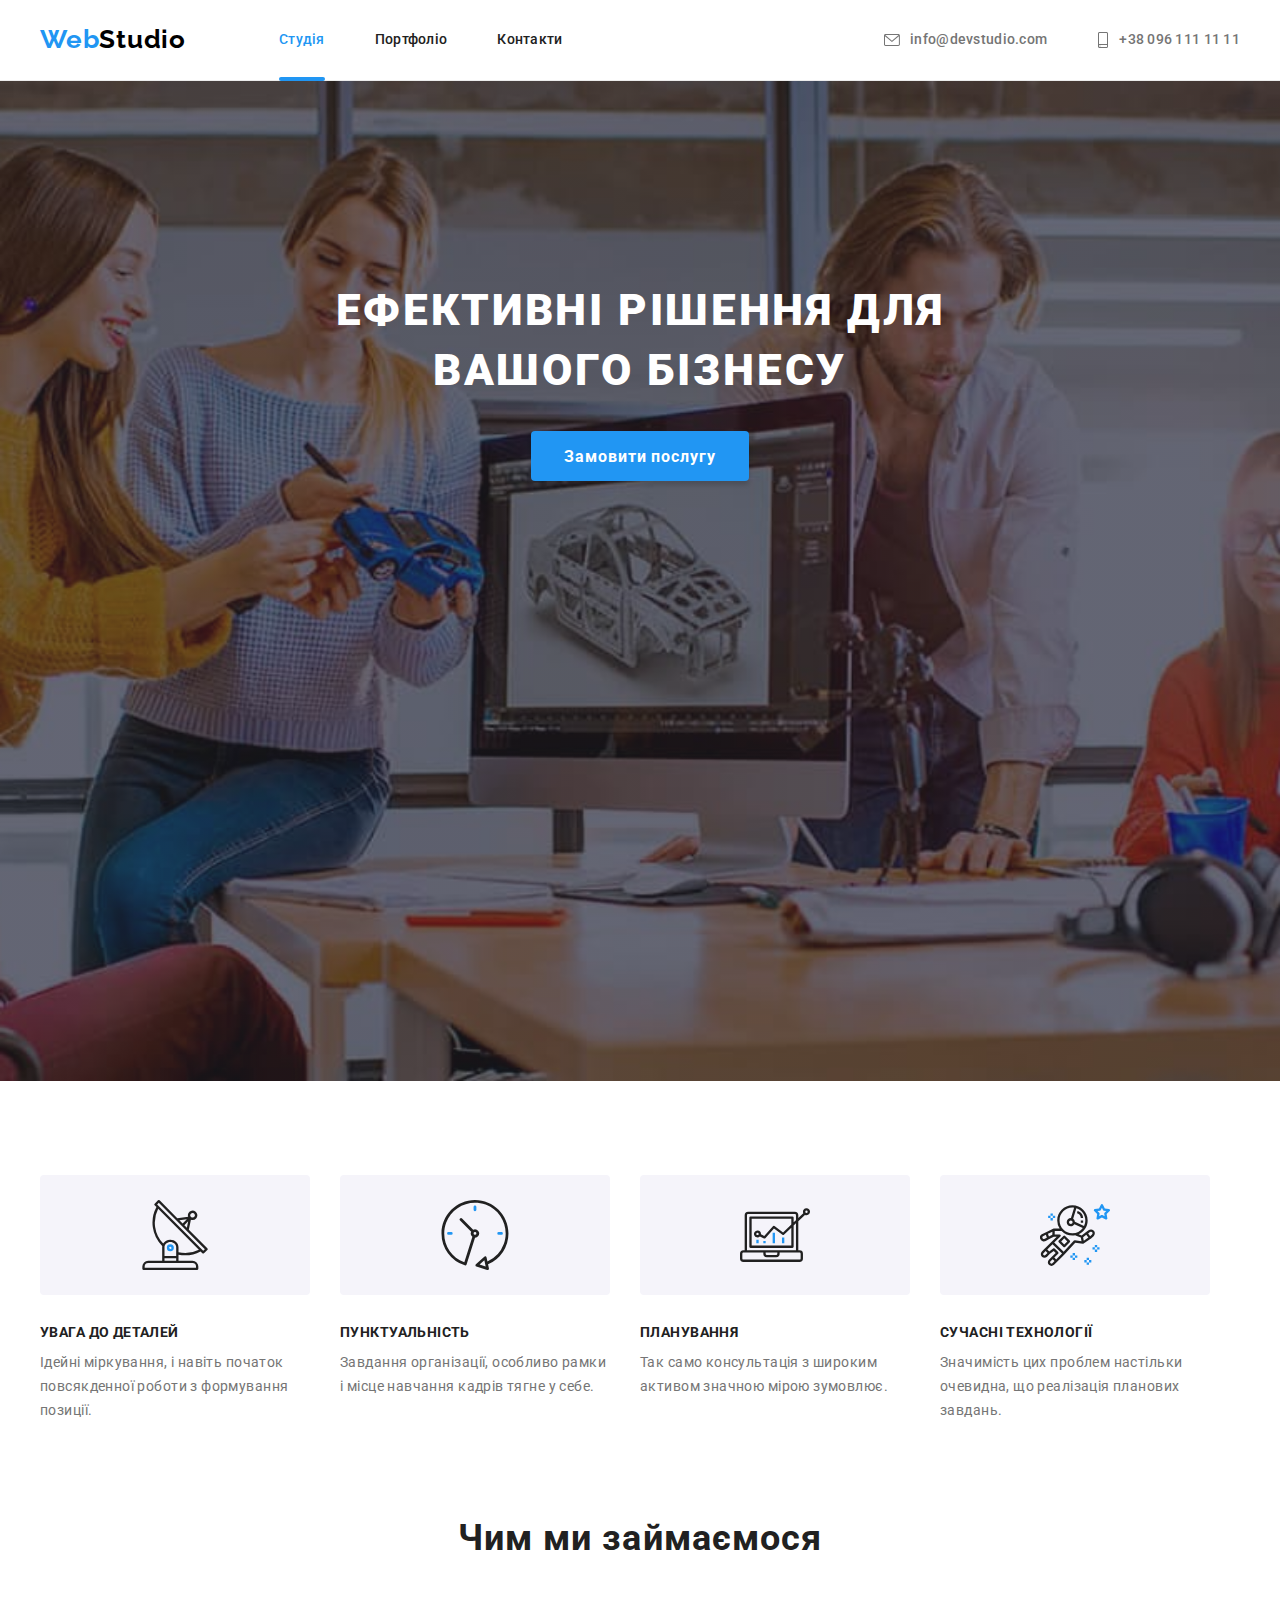
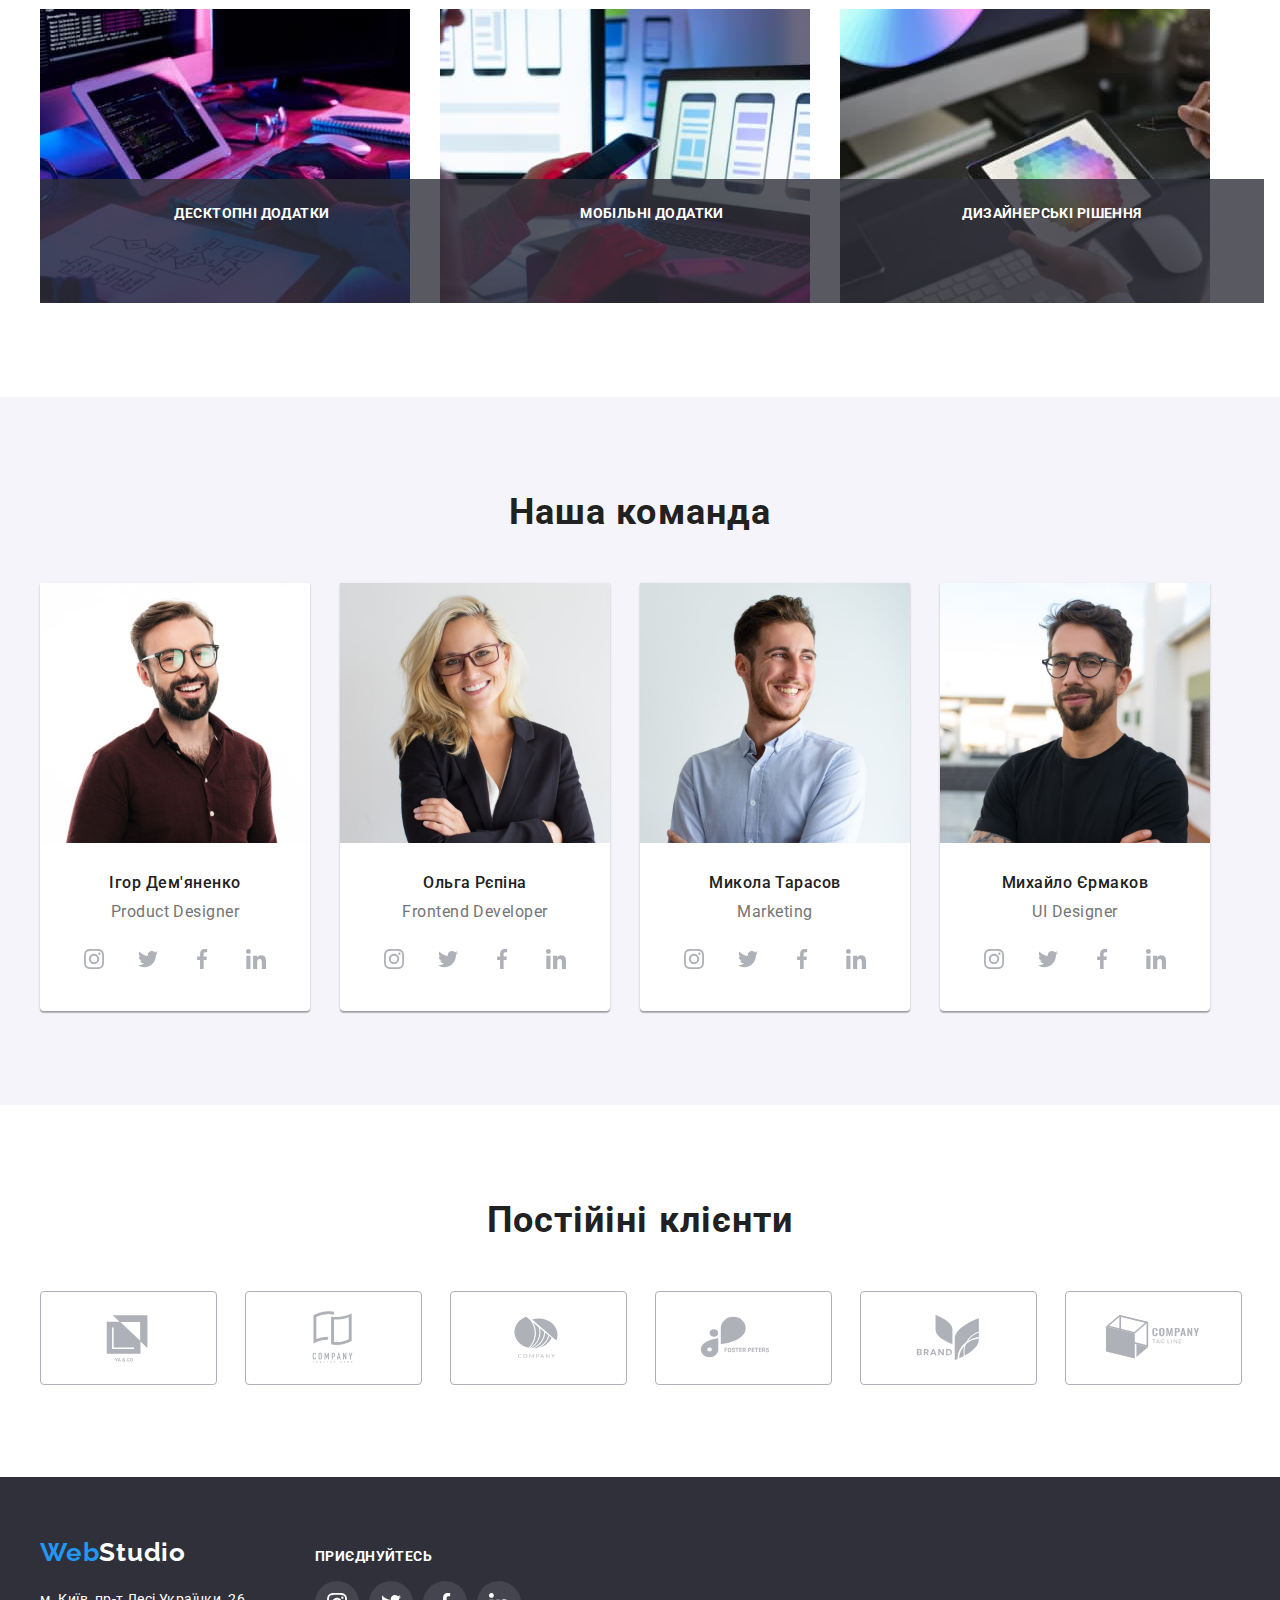
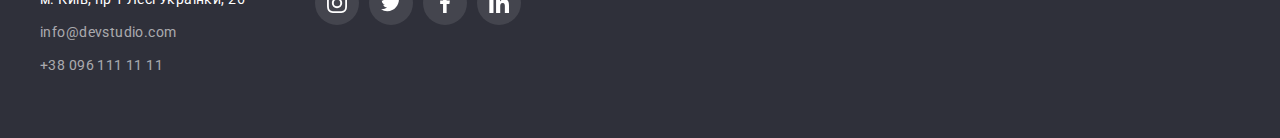
==== commit d808d3a9: "Revert "hw06  almost done"" ====
--- a/index.html
+++ b/index.html
@@ -444,19 +444,6 @@
             </li>
           </ul>
         </div>
-        <div class="subscription">
-          <p class="subs-text">Підпишіться на розсилку</p>
-        <form class="footer-form">
-          <label class="footer-label">
-            <input class="footer-input" type="email" name="mail"/>
-        <span class="footer-mail-label">E-mail</span>
-          </label>
-            <button class="subs-bt" type="submit">
-            Підписатися <svg class="send-icon" width="24" height="24">
-              <use href="./img/symbol-defs.svg#icon-send-footer"></use>
-            </svg></button>
-          </form>
-        </div>
       </div>
     </footer>
     <div class="backdrop is-hidden" data-modal>
@@ -467,8 +454,9 @@
           </svg>
         </button>
         <b class="form-title">Залиште свої дані, ми вам передзвонимо</b>
-        <form class="form-modal">
-             <div class="form-field">
+        <form>
+          
+          <div class="form-field">
             <label class="form-label" for="name">Ім'я</label>
             <input class="form-input" type="text" name="name" id="name"/>
             <svg class="modal-input-icon" width="18" height="18">
--- a/css/styles.css
+++ b/css/styles.css
@@ -10,7 +10,6 @@
   --primary-logo-color: #afb1b8;
   --transition-duration: 250ms;
   --transition-cub: cubic-bezier(0.4, 0, 0.2, 1);
-  --bt-bkg--hover-color: #188ce8;
 }
 
 p,
@@ -203,7 +202,7 @@
   width: 696px;
   margin: 0 auto;
 }
-.hero-bt, .hero-bt-modal, .subs-bt {
+.hero-bt, .hero-bt-modal {
   min-width: 216px;
   height: 50px;
   font-family: inherit;
@@ -221,13 +220,13 @@
   cursor: pointer;
   margin: 0 auto;
   margin-top: 30px;
-  /* padding: 10px 32px; */
+  padding: 10px 32px;
   transition: background-color var(--transition-duration) var(--transition-cub);
   }
 
 .hero-bt:hover,
 .hero-bt:focus {
-  background-color: var(--bt-bkg--hover-color);
+  background-color: #188ce8;
 }
 
 /* ----------BENEFITS------------ */
@@ -491,7 +490,7 @@
   color: var(--accent-color);
 }
 
-.social-text, .subs-text {
+.social-text {
   font-weight: 700;
   font-size: 14px;
   line-height: 1.14;
@@ -515,65 +514,6 @@
 
   display: flex;
   flex-direction: column;
-}
-
-/* ----------FOOTER-FORM--------------------- */
-
-.subscription{
-  margin-left: auto;
-}
-
-.footer-form{
-  display: flex;
-  align-items: center;
-}
-
-.subs-text{
-  margin-bottom: 20px;
-}
-
-.footer-label{
-  position: relative;
-}
-
-.footer-mail-label{
-  position: absolute;
-    top: 50%;
-  left: 16px;
-  transform: translateY(-50%);
-  /* transition-duration:  var(--transition-duration) var(--transition-cub);
-} */
-
-.footer-input:focus ~ .footer-mail-label{
-  transform: translateY(-43px);
-}
-
-.footer-input{
-  width: 358px;
-    height: 50px;
-    border: 1px solid rgba(255, 255, 255, 0.3);
-    filter: drop-shadow(0px 4px 4px rgba(0, 0, 0, 0.15));
-    border-radius: 4px;
-    background-color: transparent;
-    margin-right: 12px;
-    color: #ffffff;
-    outline: transparent;
-    padding-left: 16px;
-}
-
-.subs-bt{
-  
-}
-
-.subs-bt:hover,
-.subs-bt:focus {
-  background-color: var(--bt-bkg--hover-color);
-}
-
-.send-icon{
-    fill: currentColor;
-  vertical-align: middle;
-  
 }
 
 /* ----------PORTFOLIO------------ */
@@ -790,14 +730,10 @@
     height: 40px;
     padding-left: 42px ;
     outline: transparent;
-    transition: border-color var(--transition-duration) var(--transition-cub);
-    color var(--transition-duration) var(--transition-cub);
-    }
-    
+}
 
 .form-input:focus{
   border-color: var(--accent-color);
-  color: var(--accent-color);
 }
 
 .form-input:focus + .modal-input-icon{
@@ -886,12 +822,6 @@
   right: 0;
 }
 
-.hero-bt-modal, .subs-bt{
+.hero-bt-modal{
   margin-top: 0;
-  min-width: 200px;
-}
-
-.hero-bt-modal:hover,
-.hero-bt-modal:focus {
-  background-color: var(--bt-bkg--hover-color);
 }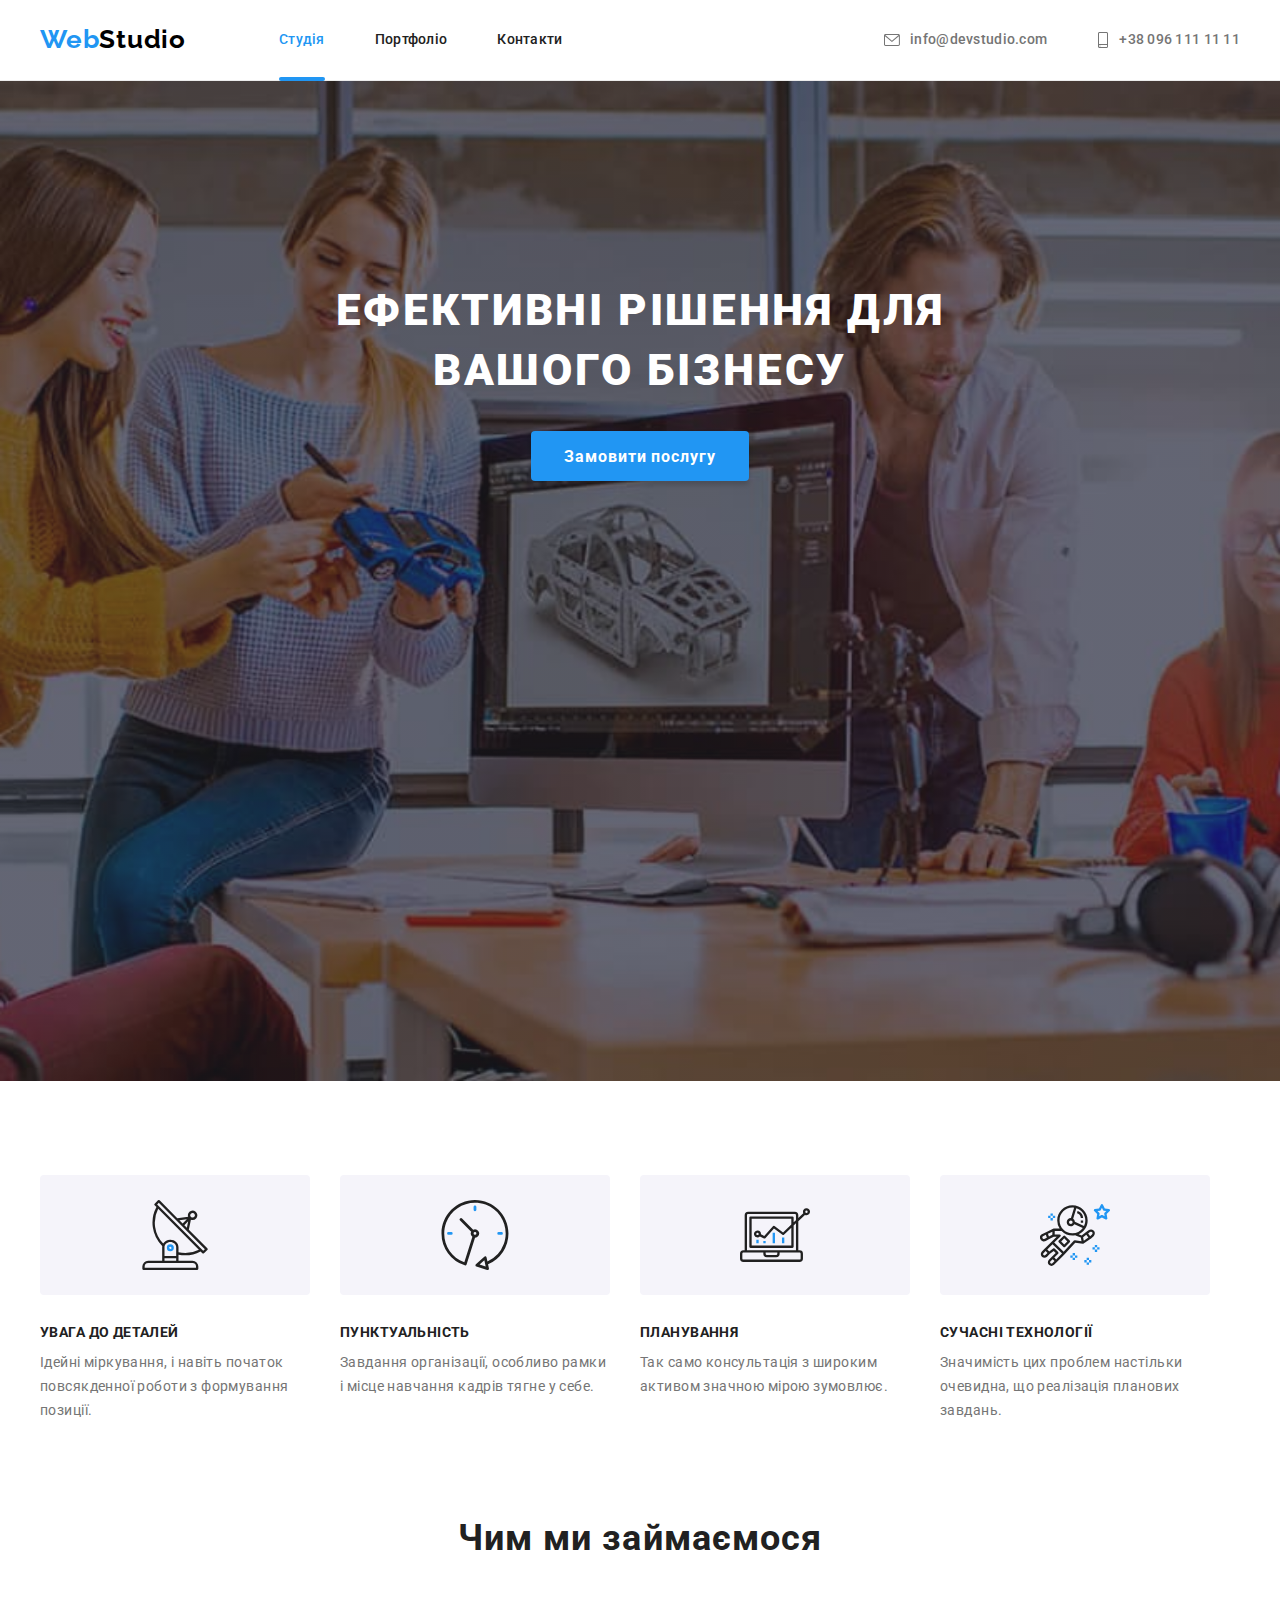
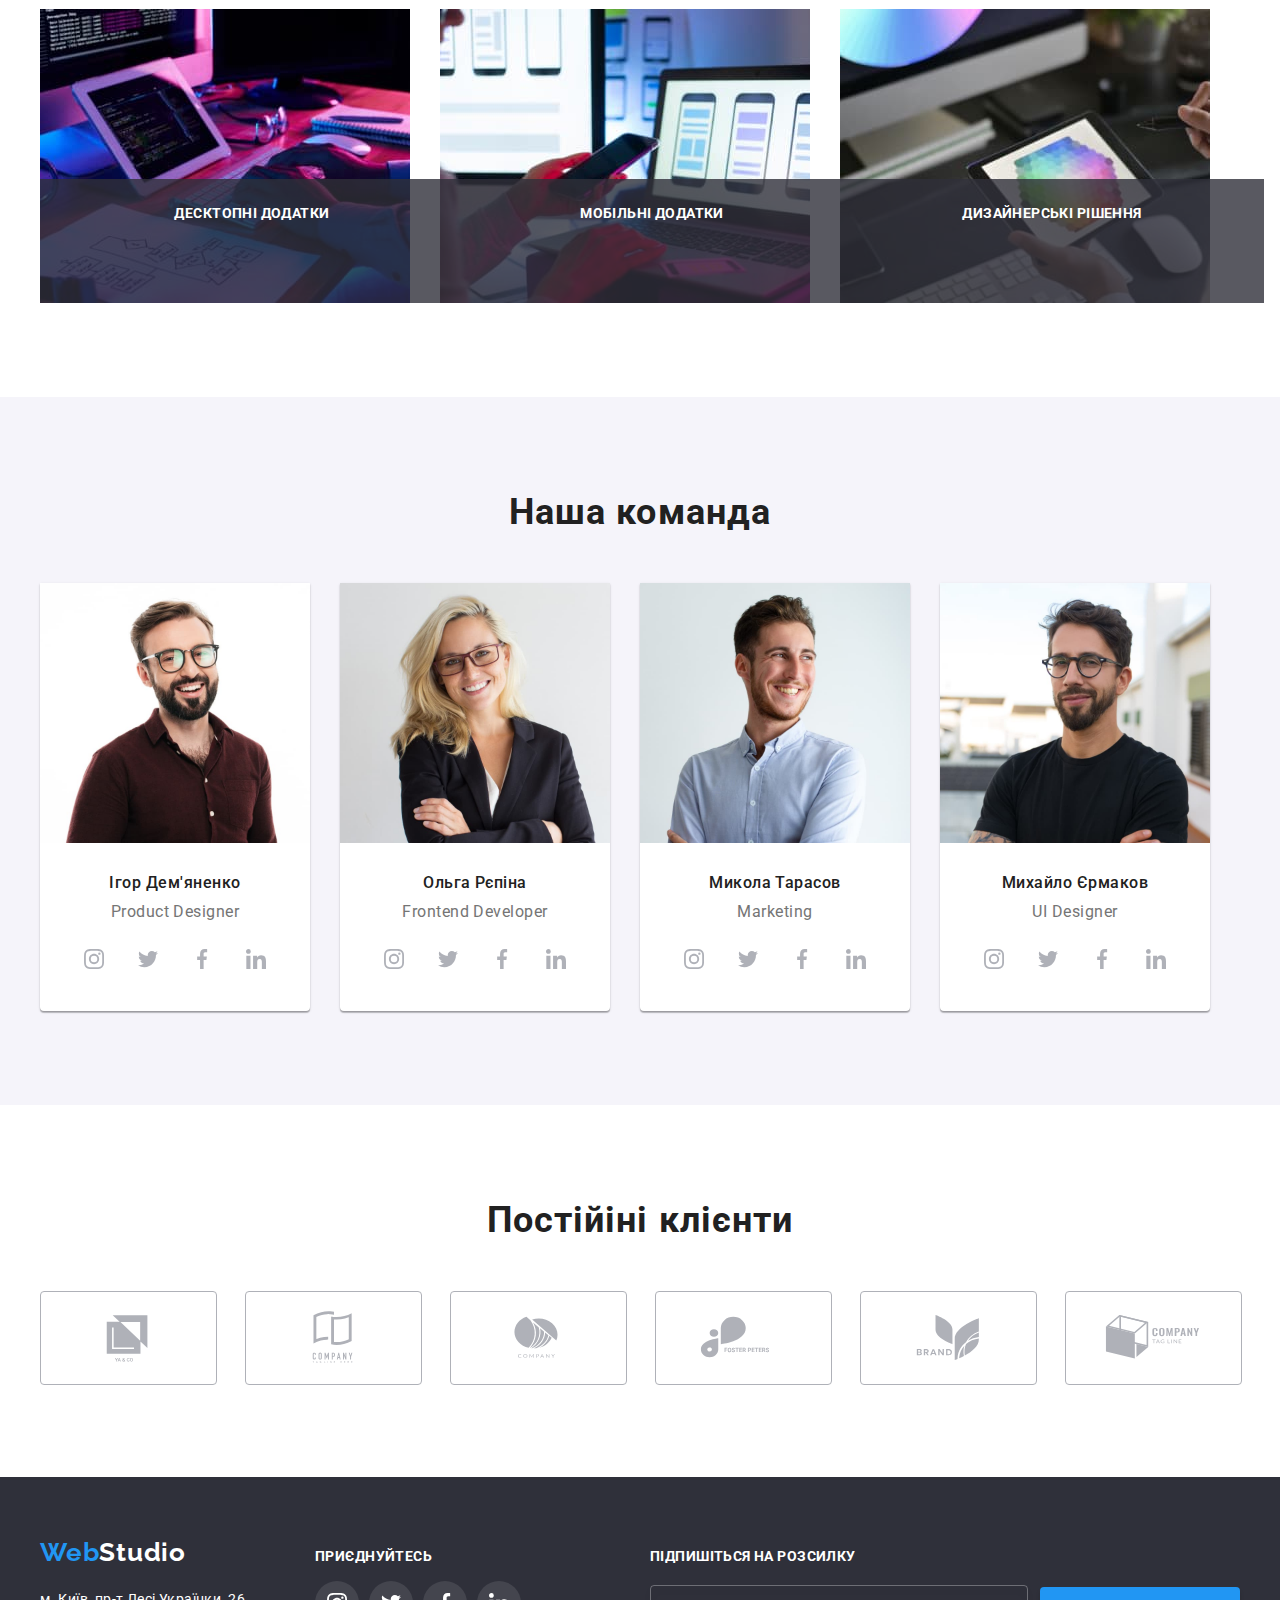
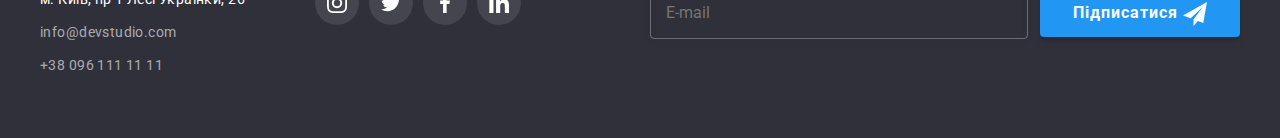
==== commit b1f09b49: "some corecrts" ====
--- a/index.html
+++ b/index.html
@@ -443,6 +443,19 @@
               </a>
             </li>
           </ul>
+        </div>
+        <div class="subscription">
+          <p class="subs-text">Підпишіться на розсилку</p>
+          <form class="footer-form">
+            <label class="footer-label">
+              <input class="footer-input" type="email" name="mail" />
+              <span class="footer-mail-label">E-mail</span>
+            </label>
+            <button class="subs-bt" type="submit">
+              Підписатися <svg class="send-icon" width="24" height="24">
+                <use href="./img/symbol-defs.svg#icon-send-footer"></use>
+              </svg></button>
+          </form>
         </div>
       </div>
     </footer>
--- a/css/styles.css
+++ b/css/styles.css
@@ -10,6 +10,7 @@
   --primary-logo-color: #afb1b8;
   --transition-duration: 250ms;
   --transition-cub: cubic-bezier(0.4, 0, 0.2, 1);
+  --bt-bkg--hover-color: #188ce8;
 }
 
 p,
@@ -202,7 +203,7 @@
   width: 696px;
   margin: 0 auto;
 }
-.hero-bt, .hero-bt-modal {
+.hero-bt, .hero-bt-modal, .subs-bt {
   min-width: 216px;
   height: 50px;
   font-family: inherit;
@@ -226,7 +227,7 @@
 
 .hero-bt:hover,
 .hero-bt:focus {
-  background-color: #188ce8;
+  background-color: var(--bt-bkg--hover-color);
 }
 
 /* ----------BENEFITS------------ */
@@ -490,7 +491,8 @@
   color: var(--accent-color);
 }
 
-.social-text {
+.social-text,
+.subs-text {
   font-weight: 700;
   font-size: 14px;
   line-height: 1.14;
@@ -515,6 +517,60 @@
   display: flex;
   flex-direction: column;
 }
+
+/* ----------FOOTER-FORM--------------------- */
+
+.subscription {
+  margin-left: auto;
+}
+
+.footer-form {
+  display: flex;
+  align-items: center;
+}
+
+.subs-text {
+  margin-bottom: 20px;
+}
+
+.footer-label {
+  position: relative;
+}
+
+.footer-mail-label {
+  position: absolute;
+  top: 50%;
+  left: 16px;
+  transform: translateY(-50%);}
+
+    .footer-input:focus~.footer-mail-label {
+      transform: translateY(-43px);
+    }
+  
+    .footer-input {
+      width: 358px;
+      height: 50px;
+      border: 1px solid rgba(255, 255, 255, 0.3);
+      filter: drop-shadow(0px 4px 4px rgba(0, 0, 0, 0.15));
+      border-radius: 4px;
+      background-color: transparent;
+      margin-right: 12px;
+      color: #ffffff;
+      outline: transparent;
+      padding-left: 16px;
+    }
+  
+    .subs-bt {}
+  
+    .subs-bt:hover,
+    .subs-bt:focus {
+      background-color: var(--bt-bkg--hover-color);
+    }
+  
+    .send-icon {
+      fill: currentColor;
+      vertical-align: middle;
+      }
 
 /* ----------PORTFOLIO------------ */
 /* -------НАШІ ПРОПОЗИЦІЇ----------- */
@@ -730,14 +786,18 @@
     height: 40px;
     padding-left: 42px ;
     outline: transparent;
+    transition: border-color var(--transition-duration) var(--transition-cub);
+      color var(--transition-duration) var(--transition-cub);
 }
 
 .form-input:focus{
   border-color: var(--accent-color);
+  color: var(--accent-color);
 }
 
 .form-input:focus + .modal-input-icon{
   fill: var(--accent-color);
+ 
 }
 
 .form-coment{
@@ -822,6 +882,12 @@
   right: 0;
 }
 
-.hero-bt-modal{
+.hero-bt-modal, .subs-bt{
   margin-top: 0;
+  min-width: 200px;
+}
+
+.hero-bt-modal:hover,
+.hero-bt-modal:focus {
+  background-color: var(--bt-bkg--hover-color);
 }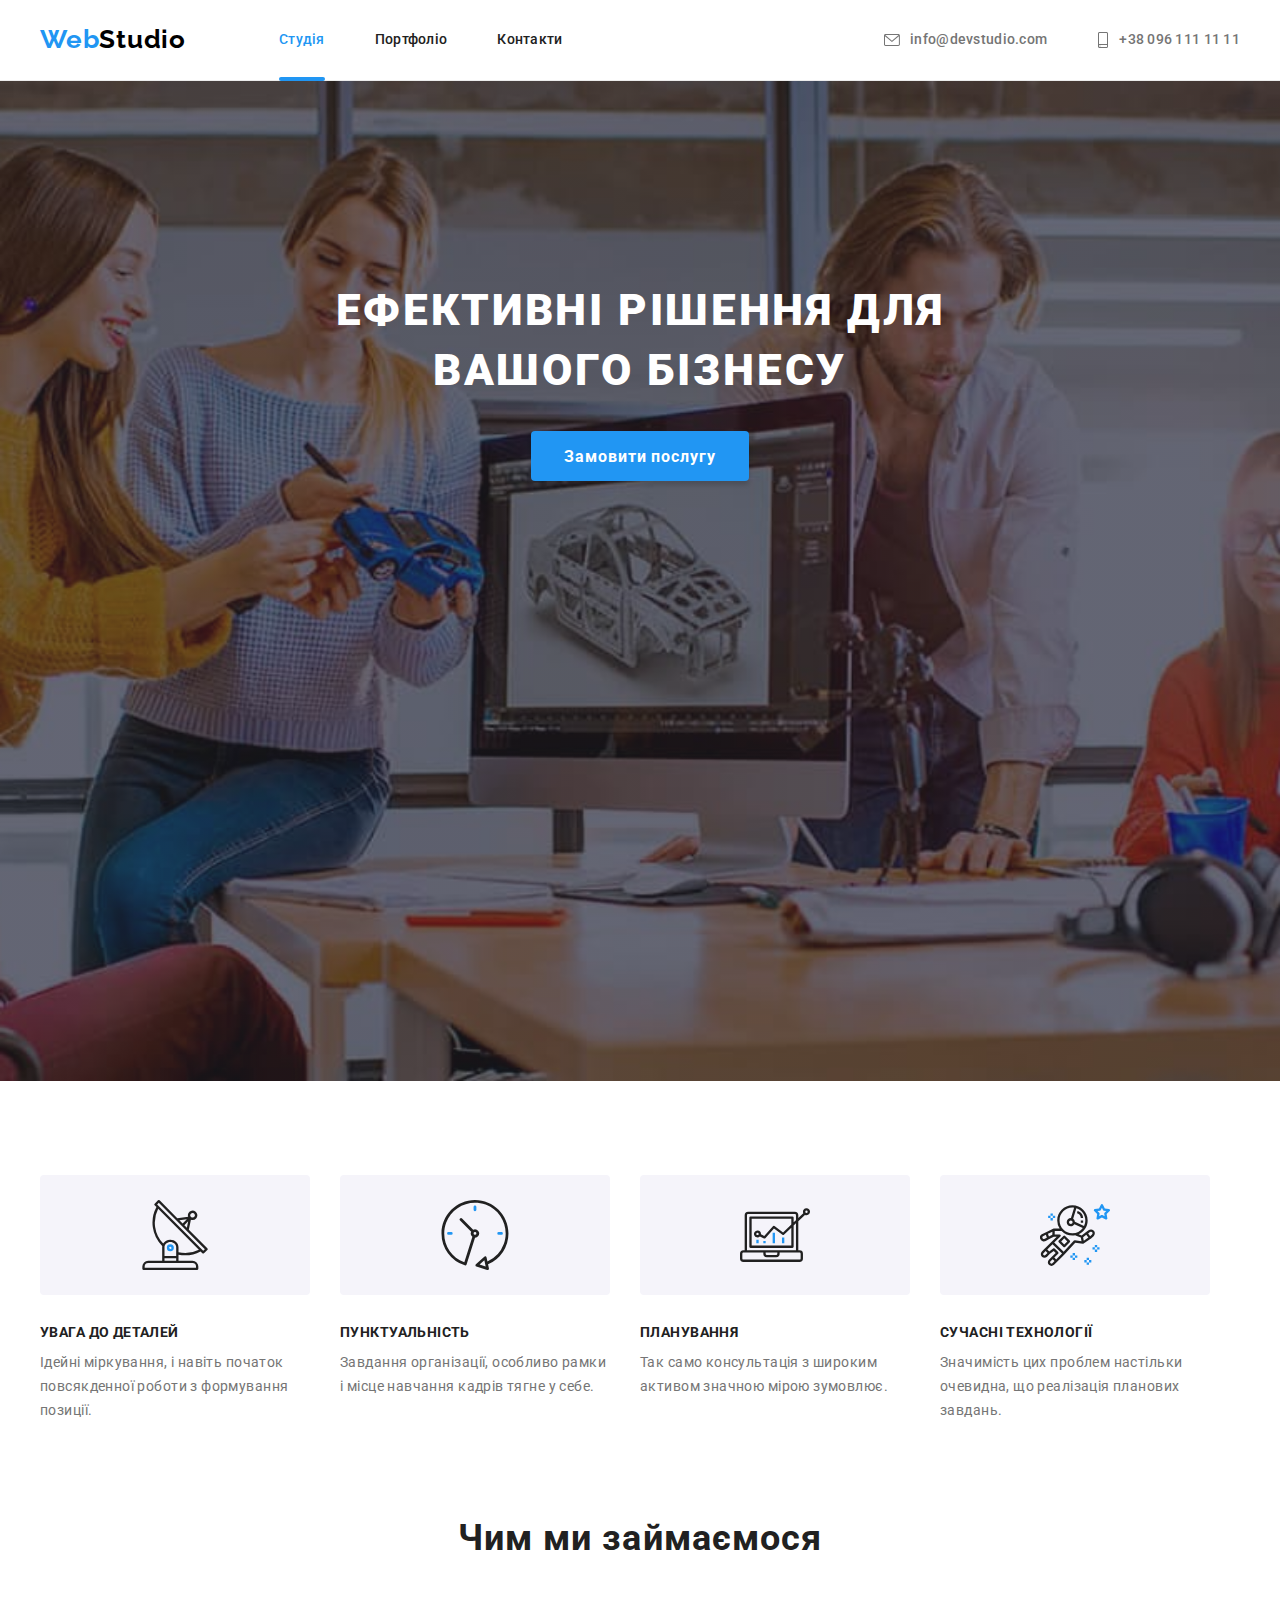
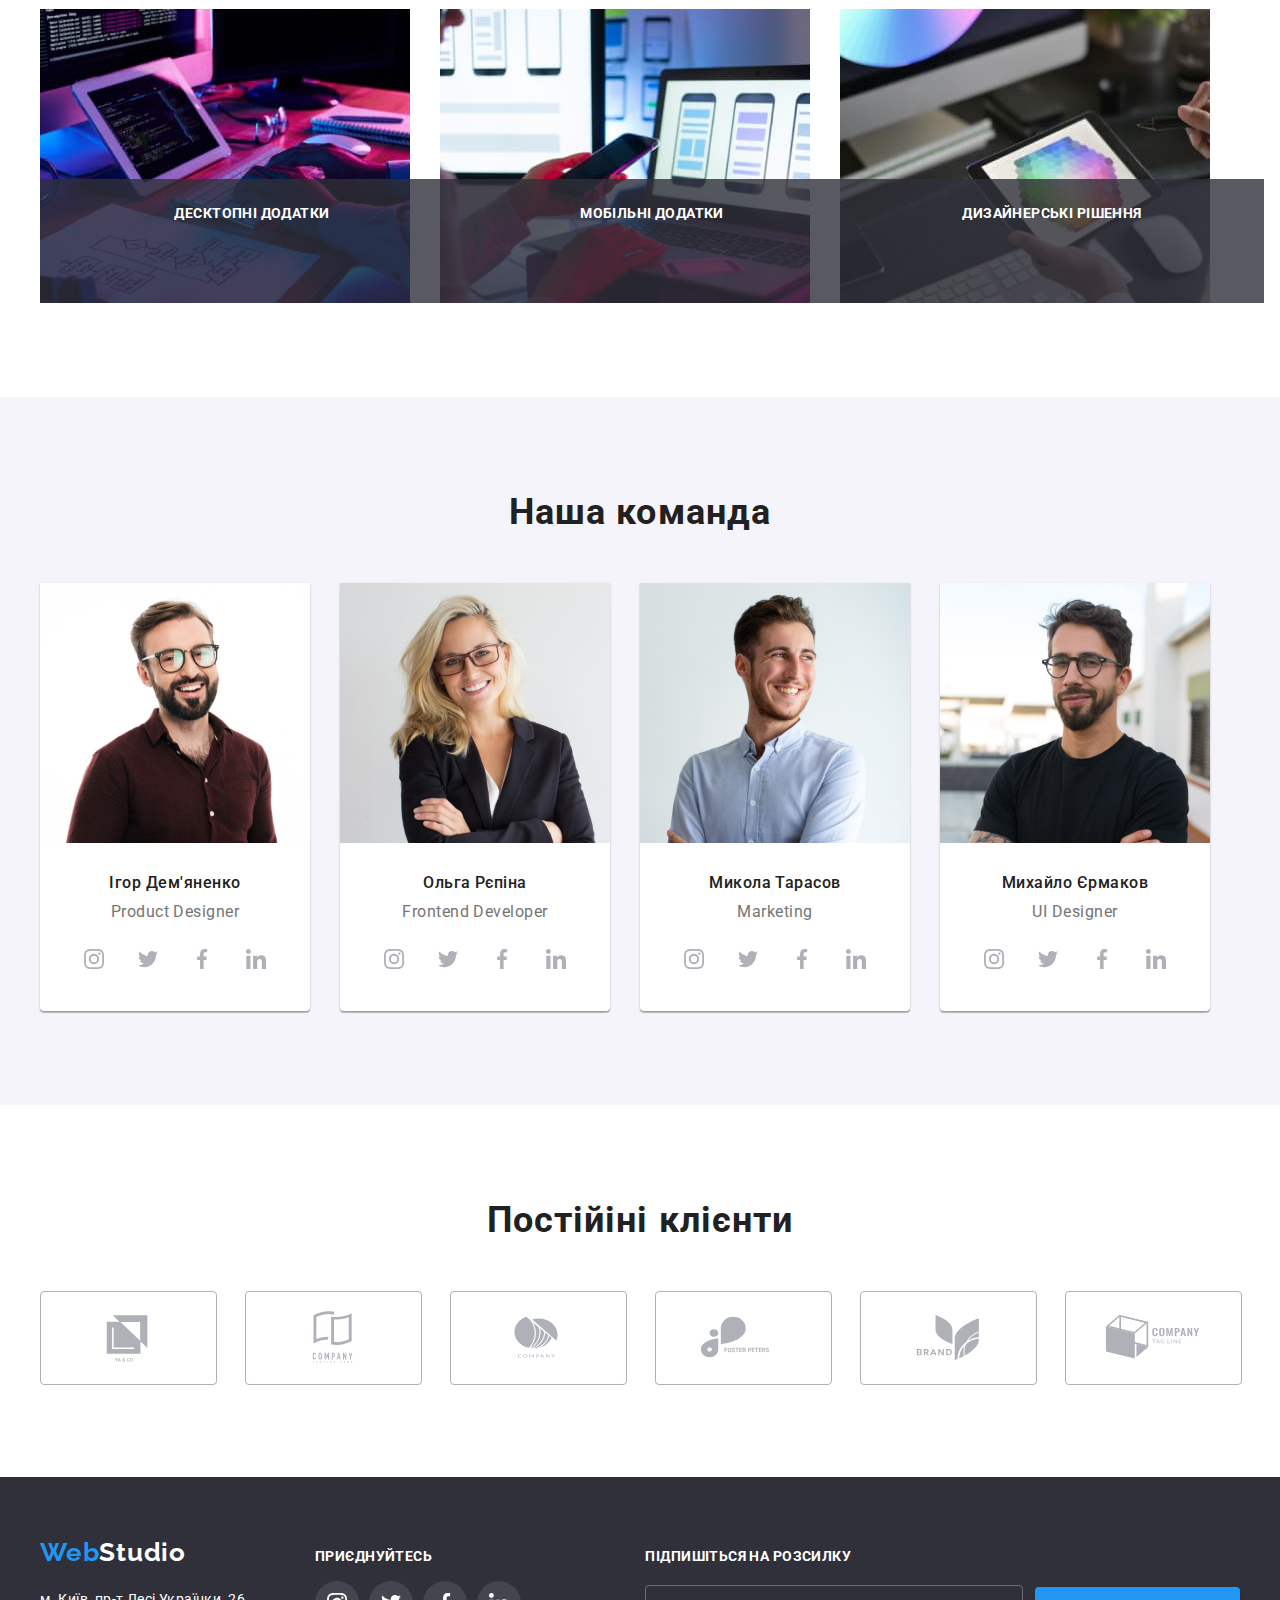
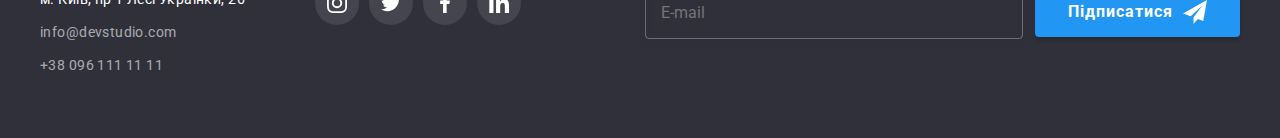
==== commit 8f4456c8: "hw 06 done without footer-label" ====
--- a/index.html
+++ b/index.html
@@ -452,9 +452,11 @@
               <span class="footer-mail-label">E-mail</span>
             </label>
             <button class="subs-bt" type="submit">
-              Підписатися <svg class="send-icon" width="24" height="24">
+              <span class="subs-bt-text">Підписатися</span>
+              <svg class="send-icon" width="24" height="24">
                 <use href="./img/symbol-defs.svg#icon-send-footer"></use>
-              </svg></button>
+              </svg>
+            </button>
           </form>
         </div>
       </div>
@@ -468,45 +470,60 @@
         </button>
         <b class="form-title">Залиште свої дані, ми вам передзвонимо</b>
         <form>
-          
           <div class="form-field">
             <label class="form-label" for="name">Ім'я</label>
-            <input class="form-input" type="text" name="name" id="name"/>
+            <input class="form-input" type="text" name="name" id="name" />
             <svg class="modal-input-icon" width="18" height="18">
               <use href="./img/symbol-defs.svg#icon-person-modal"></use>
             </svg>
           </div>
-        
+
           <div class="form-field">
             <label class="form-label" for="tel">Телефон</label>
-            <input class="form-input" type="tel" name="tel" id="tel" required/>
+            <input class="form-input" type="tel" name="tel" id="tel" required />
             <svg class="modal-input-icon" width="18" height="18">
               <use href="./img/symbol-defs.svg#icon-phone-modal"></use>
             </svg>
           </div>
-        
+
           <div class="form-field">
             <label class="form-label" for="mail">Пошта</label>
-            <input class="form-input" type="email" name="mail" id="mail" required/>
+            <input
+              class="form-input"
+              type="email"
+              name="mail"
+              id="mail"
+              required
+            />
             <svg class="modal-input-icon" width="18" height="18">
               <use href="./img/symbol-defs.svg#icon-email-modal"></use>
             </svg>
           </div>
-        
+
           <div class="form-field">
-            <label class="form-label"
-           for="coment">Коментар</label>
-             <textarea class="form-coment" name="coment" id="coment" placeholder="Введіть текст"></textarea>
+            <label class="form-label" for="coment">Коментар</label>
+            <textarea
+              class="form-coment"
+              name="coment"
+              id="coment"
+              placeholder="Введіть текст"
+            ></textarea>
           </div>
-          
+
           <div class="form-field form-checkbox">
-           <label class="label-checkbox">
-            <input class="checkbox" type="checkbox" name="confirm" value="confirm"/>
-            <span class="icon-confirm"></span>
-            Погоджуюся з розсилкою та приймаю </label>
+            <label class="label-checkbox">
+              <input
+                class="checkbox"
+                type="checkbox"
+                name="confirm"
+                value="confirm"
+              />
+              <span class="icon-confirm"></span>
+              Погоджуюся з розсилкою та приймаю
+            </label>
             <a class="contract-modal" href="#">Умови договору</a>
-                    </div>
-          
+          </div>
+
           <button class="hero-bt-modal" type="submit">Відправити</button>
         </form>
       </div>
--- a/css/styles.css
+++ b/css/styles.css
@@ -535,15 +535,21 @@
 
 .footer-label {
   position: relative;
+  margin-right: 12px;
 }
 
 .footer-mail-label {
   position: absolute;
   top: 50%;
   left: 16px;
-  transform: translateY(-50%);}
-
-    .footer-input:focus~.footer-mail-label {
+  transform: translateY(-50%);
+transition: transform var(--transition-duration)
+var(--transition-cub);
+}
+
+
+
+    .footer-input:focus ~ .footer-mail-label {
       transform: translateY(-43px);
     }
   
@@ -554,13 +560,16 @@
       filter: drop-shadow(0px 4px 4px rgba(0, 0, 0, 0.15));
       border-radius: 4px;
       background-color: transparent;
-      margin-right: 12px;
-      color: #ffffff;
+       color: #ffffff;
       outline: transparent;
       padding-left: 16px;
     }
   
-    .subs-bt {}
+    .subs-bt {
+      display: flex;
+      align-items: center;
+      gap: 10px;
+    }
   
     .subs-bt:hover,
     .subs-bt:focus {
@@ -569,7 +578,7 @@
   
     .send-icon {
       fill: currentColor;
-      vertical-align: middle;
+     
       }
 
 /* ----------PORTFOLIO------------ */
@@ -853,6 +862,7 @@
 }
 
 .icon-confirm{
+  display: inline-block;
   width: 16px;
   height: 15px;
   border: 2px solid #212121;
